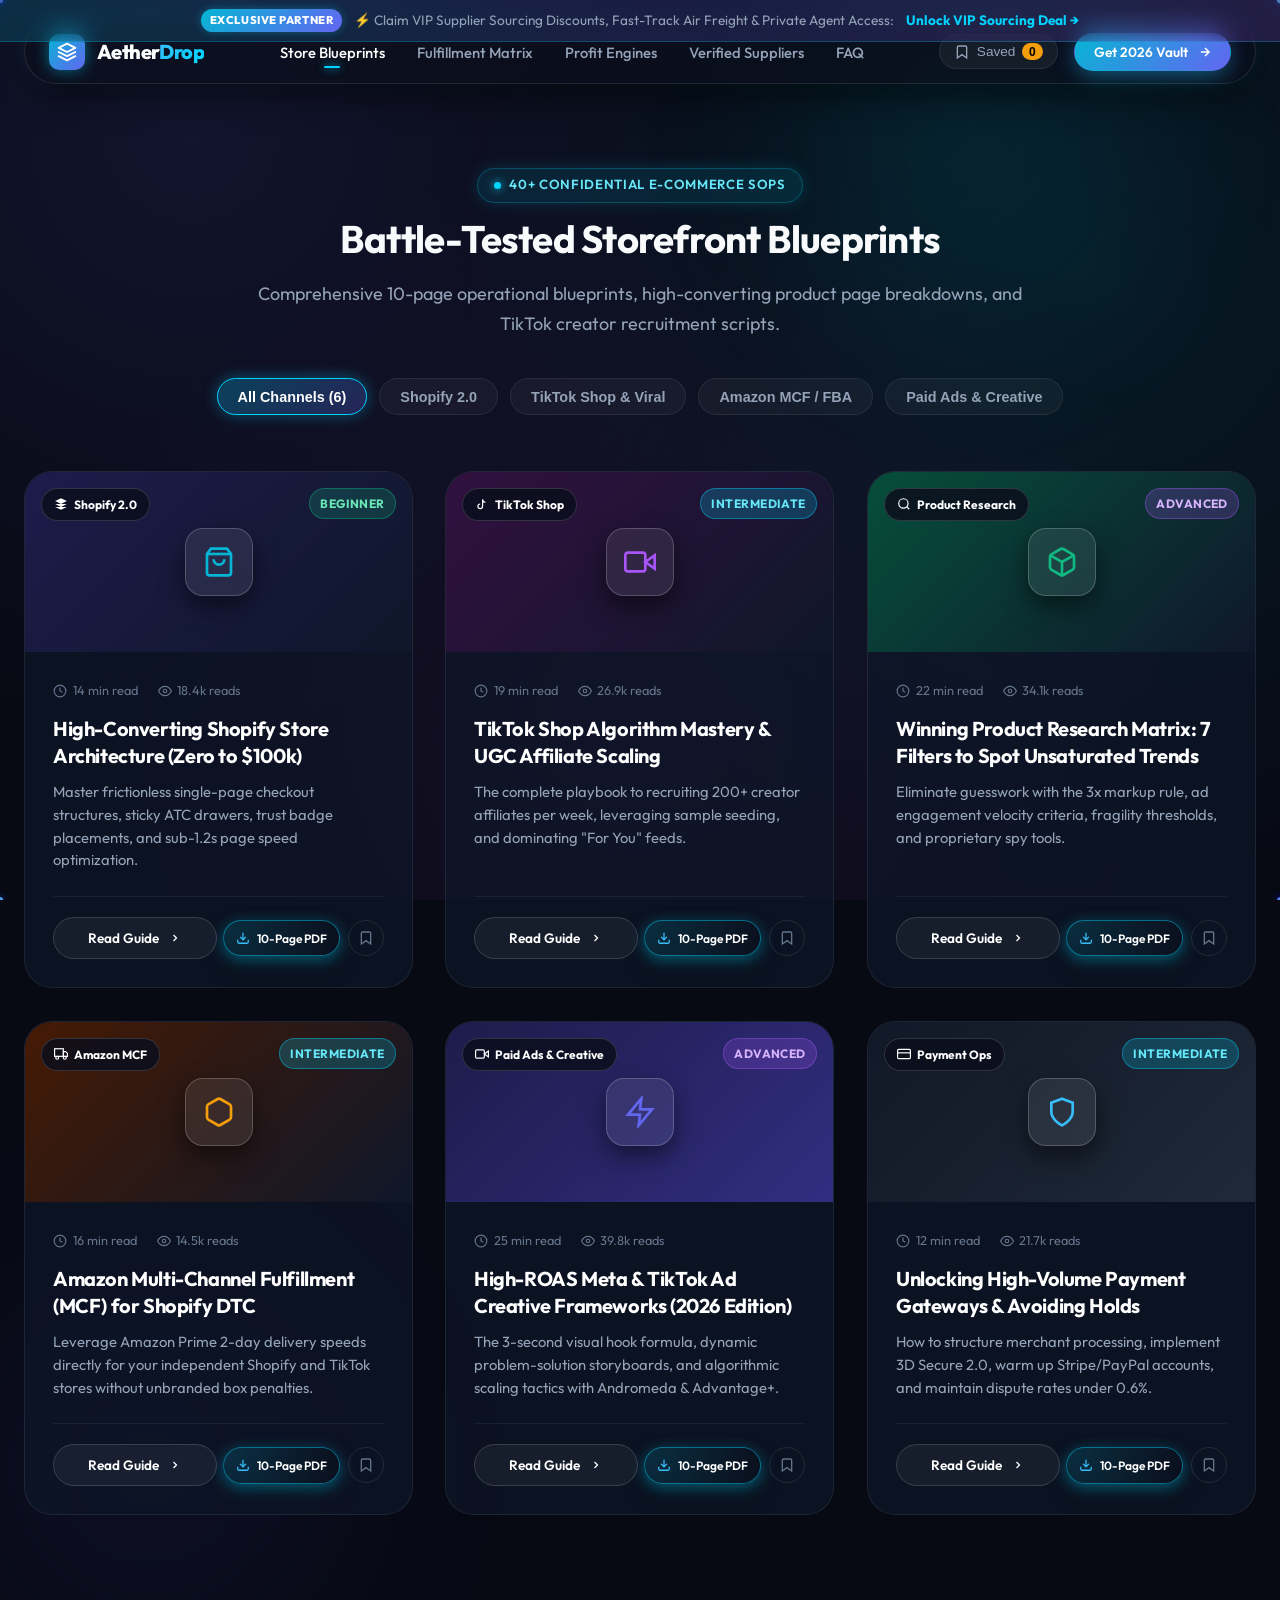
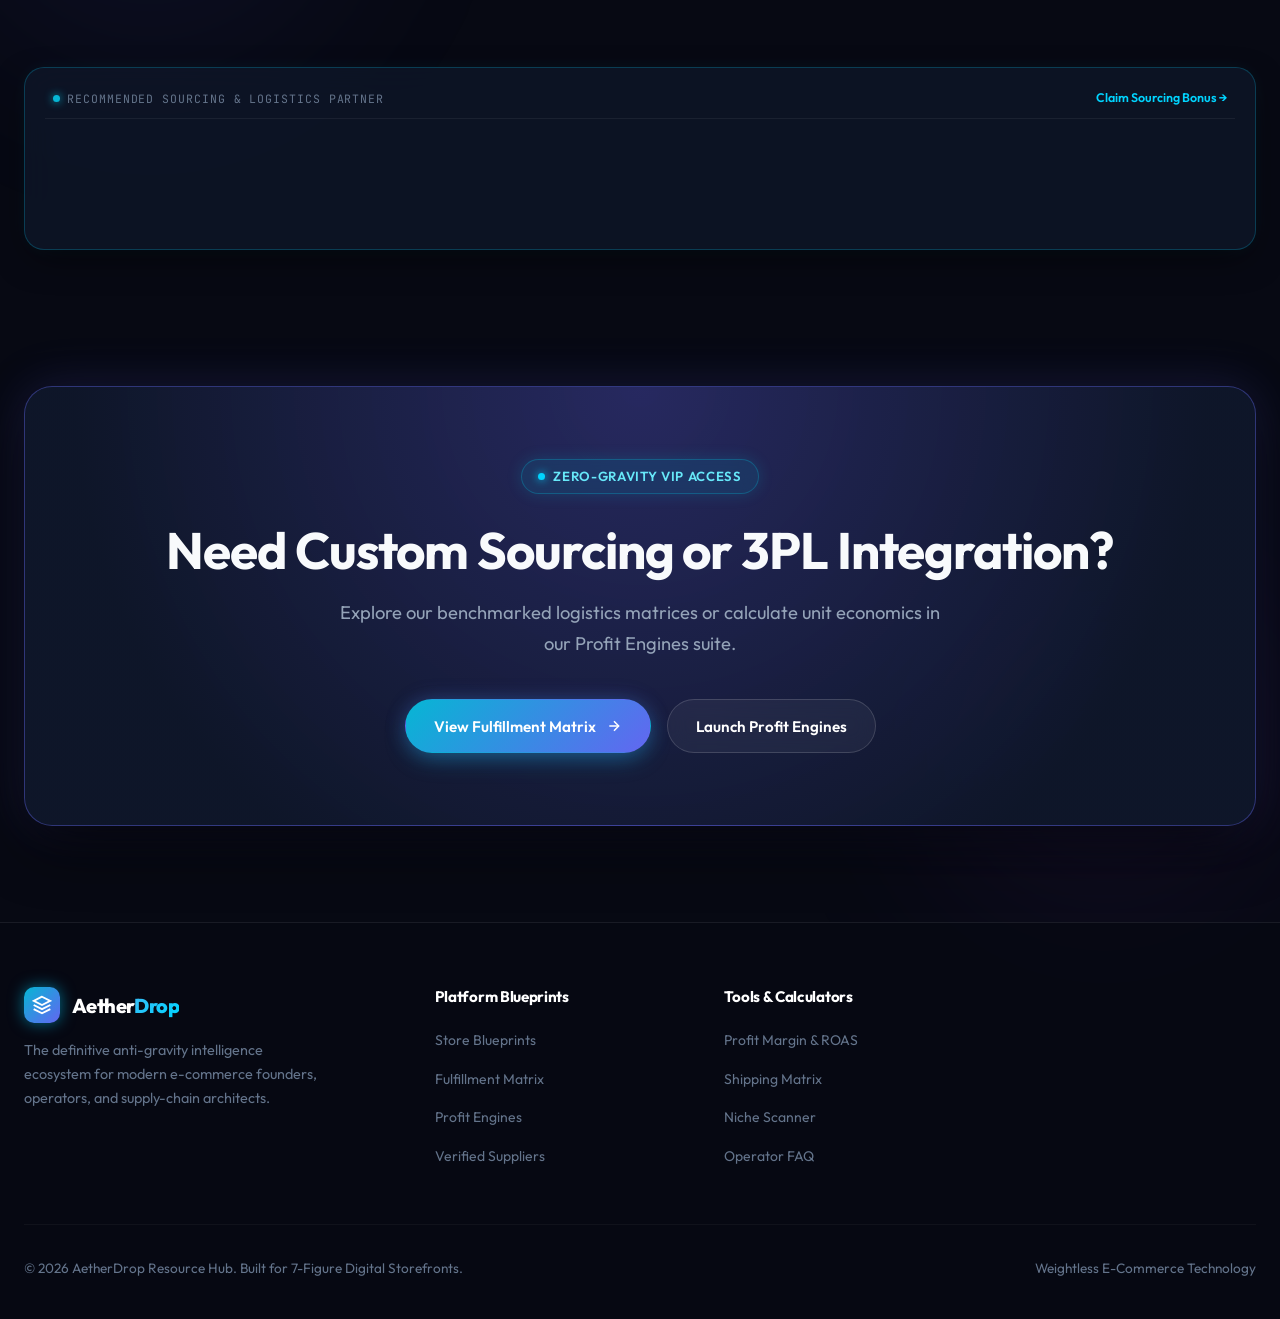
==== d web/blueprints.html @ c81fbbc3 "Add files via upload" ====
<!DOCTYPE html>
<html lang="en">
<head>
  <meta charset="UTF-8">
  <meta name="viewport" content="width=device-width, initial-scale=1.0">
  <meta name="description" content="AetherDrop Store Blueprints — Battle-tested e-commerce playbooks, Shopify 2.0 conversion architectures, TikTok Shop organic engines, and Amazon MCF frameworks.">
  <title>Store Blueprints & Playbooks — AetherDrop</title>

  <!-- Google Fonts: Outfit & JetBrains Mono -->
  <link rel="preconnect" href="https://fonts.googleapis.com">
  <link rel="preconnect" href="https://fonts.gstatic.com" crossorigin>
  <link href="https://fonts.googleapis.com/css2?family=JetBrains+Mono:wght@400;600;800&family=Outfit:wght@300;400;500;600;700;800;900&display=swap" rel="stylesheet">

  <!-- Core Stylesheet -->
  <link rel="stylesheet" href="styles.css">

  <!-- Ad Network Scripts -->
  <script src="https://pl31269413.profitableratecpmnetwork.com/a3/d0/b9/a3d0b976d234606253e33031d19b4349.js"></script>
  <script src="https://pl31269416.profitableratecpmnetwork.com/a6/7e/92/a67e9233f75f661ee5874baf4f6788b2.js"></script>
</head>
<body>

  <!-- Top Sponsored Partner Announcement Bar -->
  <div class="sponsored-announcement-bar">
    <div class="sponsored-announcement-content">
      <span class="sponsored-tag-badge">Exclusive Partner</span>
      <span>⚡ Claim VIP Supplier Sourcing Discounts, Fast-Track Air Freight & Private Agent Access:</span>
      <a href="https://www.profitableratecpmnetwork.com/amspcnscr?key=47a7763944a29938f61984e3f44174b0" target="_blank" rel="noopener noreferrer" class="sponsored-link-cta">
        Unlock VIP Sourcing Deal &rarr;
      </a>
    </div>
  </div>

  <!-- Dynamic Anti-Gravity Canvas Background -->
  <canvas id="gravity-canvas"></canvas>

  <!-- Cosmic Ambient Glow Orbs -->
  <div class="cosmic-orb cosmic-orb-1"></div>
  <div class="cosmic-orb cosmic-orb-2"></div>
  <div class="cosmic-orb cosmic-orb-3"></div>

  <!-- Floating Header & Navigation -->
  <header class="header-nav" id="main-header">
    <div class="container">
      <nav class="nav-container glass-panel" aria-label="Main Navigation">
        <a href="index.html" class="brand-logo" id="logo-link">
          <div class="logo-orb">
            <svg viewBox="0 0 24 24" fill="none" stroke="currentColor" stroke-width="2.2" stroke-linecap="round" stroke-linejoin="round">
              <path d="M12 2L2 7l10 5 10-5-10-5zM2 17l10 5 10-5M2 12l10 5 10-5"/>
            </svg>
          </div>
          <span>Aether<span class="gradient-text-cyan">Drop</span></span>
        </a>

        <ul class="nav-links" id="nav-menu">
          <li><a href="blueprints.html" class="nav-link active">Store Blueprints</a></li>
          <li><a href="logistics.html" class="nav-link" target="_blank">Fulfillment Matrix</a></li>
          <li><a href="calculators.html" class="nav-link" target="_blank">Profit Engines</a></li>
          <li><a href="suppliers.html" class="nav-link" target="_blank">Verified Suppliers</a></li>
          <li><a href="faq.html" class="nav-link" target="_blank">FAQ</a></li>
        </ul>

        <div class="nav-actions">
          <button class="bookmark-counter-btn" id="saved-bookmarks-btn" title="View Saved Blueprints">
            <svg width="16" height="16" viewBox="0 0 24 24" fill="none" stroke="currentColor" stroke-width="2">
              <path d="M19 21l-7-5-7 5V5a2 2 0 0 1 2-2h10a2 2 0 0 1 2 2z"></path>
            </svg>
            <span>Saved</span>
            <span class="bookmark-badge" id="bookmark-count">0</span>
          </button>

          <button class="btn btn-primary btn-sm" id="btn-open-blueprint">
            <span>Get 2026 Vault</span>
            <svg width="14" height="14" viewBox="0 0 24 24" fill="none" stroke="currentColor" stroke-width="2.5"><path d="M5 12h14M12 5l7 7-7 7"/></svg>
          </button>

          <button class="mobile-menu-toggle" id="mobile-toggle" aria-label="Toggle Navigation">
            <svg width="24" height="24" viewBox="0 0 24 24" fill="none" stroke="currentColor" stroke-width="2"><line x1="3" y1="12" x2="21" y2="12"></line><line x1="3" y1="6" x2="21" y2="6"></line><line x1="3" y1="18" x2="21" y2="18"></line></svg>
          </button>
        </div>
      </nav>
    </div>
  </header>

  <main style="padding-top: 110px;">
    
    <!-- Hero Banner for Blueprints -->
    <section class="section-tutorials" id="tutorials" style="padding-top: 1rem;">
      <div class="container">
        
        <div class="section-header" style="text-align:center; max-width:800px; margin:0 auto 2.5rem auto;">
          <div class="badge-tag cyan" style="margin-bottom:0.75rem;">
            <span class="pulse-dot"></span>
            <span>40+ Confidential E-Commerce SOPs</span>
          </div>
          <h1 class="section-title" style="font-size:2.4rem;">Battle-Tested Storefront Blueprints</h1>
          <p class="section-subtitle">Comprehensive 10-page operational blueprints, high-converting product page breakdowns, and TikTok creator recruitment scripts.</p>
        </div>

        <!-- Filter Navigation Pills -->
        <div class="tutorial-filter-bar" role="tablist">
          <button class="filter-pill active" data-category="all" role="tab">All Channels (6)</button>
          <button class="filter-pill" data-category="shopify" role="tab">Shopify 2.0</button>
          <button class="filter-pill" data-category="tiktok" role="tab">TikTok Shop & Viral</button>
          <button class="filter-pill" data-category="amazon" role="tab">Amazon MCF / FBA</button>
          <button class="filter-pill" data-category="ads" role="tab">Paid Ads & Creative</button>
        </div>

        <!-- Tutorials Grid -->
        <div class="tutorials-grid" id="tutorials-container">
          
          <!-- Tutorial Card 1: Shopify 2.0 -->
          <article class="tutorial-card tilt-card" data-category="shopify" id="tutorial-1">
            <div class="card-banner">
              <div class="card-platform-badge">
                <svg width="14" height="14" viewBox="0 0 24 24" fill="currentColor"><path d="M12 2L2 7l10 5 10-5-10-5zM2 17l10 5 10-5M2 12l10 5 10-5"/></svg>
                <span>Shopify 2.0</span>
              </div>
              <span class="card-level-badge level-beginner">Beginner</span>
              <div class="card-center-icon">
                <svg width="32" height="32" viewBox="0 0 24 24" fill="none" stroke="#06b6d4" stroke-width="2"><path d="M6 2L3 6v14a2 2 0 0 0 2 2h14a2 2 0 0 0 2-2V6l-3-4z"></path><line x1="3" y1="6" x2="21" y2="6"></line><path d="M16 10a4 4 0 0 1-8 0"></path></svg>
              </div>
            </div>
            <div class="card-body">
              <div class="card-meta">
                <span class="meta-point">
                  <svg width="14" height="14" viewBox="0 0 24 24" fill="none" stroke="currentColor" stroke-width="2"><circle cx="12" cy="12" r="10"></circle><polyline points="12 6 12 12 16 14"></polyline></svg>
                  <span>14 min read</span>
                </span>
                <span class="meta-point">
                  <svg width="14" height="14" viewBox="0 0 24 24" fill="none" stroke="currentColor" stroke-width="2"><path d="M1 12s4-8 11-8 11 8 11 8-4 8-11 8-11-8-11-8z"></path><circle cx="12" cy="12" r="3"></circle></svg>
                  <span>18.4k reads</span>
                </span>
              </div>
              <h3 class="card-title">High-Converting Shopify Store Architecture (Zero to $100k)</h3>
              <p class="card-description">Master frictionless single-page checkout structures, sticky ATC drawers, trust badge placements, and sub-1.2s page speed optimization.</p>
              <div class="card-footer" style="display:flex; align-items:center; justify-content:space-between; gap:0.5rem;">
                <div style="display:flex; align-items:center; gap:0.4rem; flex:1;">
                  <a href="guide.html?id=shopify-zero-to-100k" target="_blank" class="btn btn-secondary btn-sm" style="flex:1;" title="Open 10-Page Guide in New Page">
                    <span>Read Guide</span>
                    <svg width="12" height="12" viewBox="0 0 24 24" fill="none" stroke="currentColor" stroke-width="2.5"><polyline points="9 18 15 12 9 6"></polyline></svg>
                  </a>
                  <a href="#" class="btn-anti-gravity-download btn-sm" onclick="App.downloadGuidePdf('shopify-zero-to-100k', event)" aria-label="Download 10-Page PDF" title="Download 10-Page PDF Blueprint" style="padding:0.45rem 0.75rem; font-size:0.75rem; white-space:nowrap;">
                    <svg class="download-icon" width="13" height="13" viewBox="0 0 24 24" fill="none" stroke="currentColor" stroke-width="2.2"><path d="M21 15v4a2 2 0 0 1-2 2H5a2 2 0 0 1-2-2v-4"></path><polyline points="7 10 12 15 17 10"></polyline><line x1="12" y1="15" x2="12" y2="3"></line></svg>
                    <span>10-Page PDF</span>
                  </a>
                </div>
                <button class="btn-bookmark" data-target="shopify-zero-to-100k" aria-label="Bookmark Guide">
                  <svg width="16" height="16" viewBox="0 0 24 24" fill="none" stroke="currentColor" stroke-width="2"><path d="M19 21l-7-5-7 5V5a2 2 0 0 1 2-2h10a2 2 0 0 1 2 2z"></path></svg>
                </button>
              </div>
            </div>
          </article>

          <!-- Tutorial Card 2: TikTok Shop -->
          <article class="tutorial-card tilt-card" data-category="tiktok" id="tutorial-2">
            <div class="card-banner" style="background: linear-gradient(135deg, #31103f 0%, #0f172a 100%);">
              <div class="card-platform-badge">
                <svg width="14" height="14" viewBox="0 0 24 24" fill="none" stroke="currentColor" stroke-width="2"><path d="M9 12a4 4 0 1 0 4 4V4a5 5 0 0 0 5 5"></path></svg>
                <span>TikTok Shop</span>
              </div>
              <span class="card-level-badge level-intermediate">Intermediate</span>
              <div class="card-center-icon">
                <svg width="32" height="32" viewBox="0 0 24 24" fill="none" stroke="#a855f7" stroke-width="2"><polygon points="23 7 16 12 23 17 23 7"></polygon><rect x="1" y="5" width="15" height="14" rx="2" ry="2"></rect></svg>
              </div>
            </div>
            <div class="card-body">
              <div class="card-meta">
                <span class="meta-point">
                  <svg width="14" height="14" viewBox="0 0 24 24" fill="none" stroke="currentColor" stroke-width="2"><circle cx="12" cy="12" r="10"></circle><polyline points="12 6 12 12 16 14"></polyline></svg>
                  <span>19 min read</span>
                </span>
                <span class="meta-point">
                  <svg width="14" height="14" viewBox="0 0 24 24" fill="none" stroke="currentColor" stroke-width="2"><path d="M1 12s4-8 11-8 11 8 11 8-4 8-11 8-11-8-11-8z"></path><circle cx="12" cy="12" r="3"></circle></svg>
                  <span>26.9k reads</span>
                </span>
              </div>
              <h3 class="card-title">TikTok Shop Algorithm Mastery & UGC Affiliate Scaling</h3>
              <p class="card-description">The complete playbook to recruiting 200+ creator affiliates per week, leveraging sample seeding, and dominating "For You" feeds.</p>
              <div class="card-footer" style="display:flex; align-items:center; justify-content:space-between; gap:0.5rem;">
                <div style="display:flex; align-items:center; gap:0.4rem; flex:1;">
                  <a href="guide.html?id=tiktok-affiliate-mastery" target="_blank" class="btn btn-secondary btn-sm" style="flex:1;" title="Open 10-Page Guide in New Page">
                    <span>Read Guide</span>
                    <svg width="12" height="12" viewBox="0 0 24 24" fill="none" stroke="currentColor" stroke-width="2.5"><polyline points="9 18 15 12 9 6"></polyline></svg>
                  </a>
                  <a href="#" class="btn-anti-gravity-download btn-sm" onclick="App.downloadGuidePdf('tiktok-affiliate-mastery', event)" aria-label="Download 10-Page PDF" title="Download 10-Page PDF Blueprint" style="padding:0.45rem 0.75rem; font-size:0.75rem; white-space:nowrap;">
                    <svg class="download-icon" width="13" height="13" viewBox="0 0 24 24" fill="none" stroke="currentColor" stroke-width="2.2"><path d="M21 15v4a2 2 0 0 1-2 2H5a2 2 0 0 1-2-2v-4"></path><polyline points="7 10 12 15 17 10"></polyline><line x1="12" y1="15" x2="12" y2="3"></line></svg>
                    <span>10-Page PDF</span>
                  </a>
                </div>
                <button class="btn-bookmark" data-target="tiktok-affiliate-mastery" aria-label="Bookmark Guide">
                  <svg width="16" height="16" viewBox="0 0 24 24" fill="none" stroke="currentColor" stroke-width="2"><path d="M19 21l-7-5-7 5V5a2 2 0 0 1 2-2h10a2 2 0 0 1 2 2z"></path></svg>
                </button>
              </div>
            </div>
          </article>

          <!-- Tutorial Card 3: Product Research Matrix -->
          <article class="tutorial-card tilt-card" data-category="all" id="tutorial-3">
            <div class="card-banner" style="background: linear-gradient(135deg, #064e3b 0%, #0f172a 100%);">
              <div class="card-platform-badge">
                <svg width="14" height="14" viewBox="0 0 24 24" fill="none" stroke="currentColor" stroke-width="2"><circle cx="11" cy="11" r="8"></circle><line x1="21" y1="21" x2="16.65" y2="16.65"></line></svg>
                <span>Product Research</span>
              </div>
              <span class="card-level-badge level-advanced">Advanced</span>
              <div class="card-center-icon">
                <svg width="32" height="32" viewBox="0 0 24 24" fill="none" stroke="#10b981" stroke-width="2"><path d="M21 16V8a2 2 0 0 0-1-1.73l-7-4a2 2 0 0 0-2 0l-7 4A2 2 0 0 0 3 8v8a2 2 0 0 0 1 1.73l7 4a2 2 0 0 0 2 0l7-4A2 2 0 0 0 21 16z"></path><polyline points="3.27 6.96 12 12.01 20.73 6.96"></polyline><line x1="12" y1="22.08" x2="12" y2="12"></line></svg>
              </div>
            </div>
            <div class="card-body">
              <div class="card-meta">
                <span class="meta-point">
                  <svg width="14" height="14" viewBox="0 0 24 24" fill="none" stroke="currentColor" stroke-width="2"><circle cx="12" cy="12" r="10"></circle><polyline points="12 6 12 12 16 14"></polyline></svg>
                  <span>22 min read</span>
                </span>
                <span class="meta-point">
                  <svg width="14" height="14" viewBox="0 0 24 24" fill="none" stroke="currentColor" stroke-width="2"><path d="M1 12s4-8 11-8 11 8 11 8-4 8-11 8-11-8-11-8z"></path><circle cx="12" cy="12" r="3"></circle></svg>
                  <span>34.1k reads</span>
                </span>
              </div>
              <h3 class="card-title">Winning Product Research Matrix: 7 Filters to Spot Unsaturated Trends</h3>
              <p class="card-description">Eliminate guesswork with the 3x markup rule, ad engagement velocity criteria, fragility thresholds, and proprietary spy tools.</p>
              <div class="card-footer" style="display:flex; align-items:center; justify-content:space-between; gap:0.5rem;">
                <div style="display:flex; align-items:center; gap:0.4rem; flex:1;">
                  <a href="guide.html?id=product-research-matrix" target="_blank" class="btn btn-secondary btn-sm" style="flex:1;" title="Open 10-Page Guide in New Page">
                    <span>Read Guide</span>
                    <svg width="12" height="12" viewBox="0 0 24 24" fill="none" stroke="currentColor" stroke-width="2.5"><polyline points="9 18 15 12 9 6"></polyline></svg>
                  </a>
                  <a href="#" class="btn-anti-gravity-download btn-sm" onclick="App.downloadGuidePdf('product-research-matrix', event)" aria-label="Download 10-Page PDF" title="Download 10-Page PDF Blueprint" style="padding:0.45rem 0.75rem; font-size:0.75rem; white-space:nowrap;">
                    <svg class="download-icon" width="13" height="13" viewBox="0 0 24 24" fill="none" stroke="currentColor" stroke-width="2.2"><path d="M21 15v4a2 2 0 0 1-2 2H5a2 2 0 0 1-2-2v-4"></path><polyline points="7 10 12 15 17 10"></polyline><line x1="12" y1="15" x2="12" y2="3"></line></svg>
                    <span>10-Page PDF</span>
                  </a>
                </div>
                <button class="btn-bookmark" data-target="product-research-matrix" aria-label="Bookmark Guide">
                  <svg width="16" height="16" viewBox="0 0 24 24" fill="none" stroke="currentColor" stroke-width="2"><path d="M19 21l-7-5-7 5V5a2 2 0 0 1 2-2h10a2 2 0 0 1 2 2z"></path></svg>
                </button>
              </div>
            </div>
          </article>

          <!-- Tutorial Card 4: Amazon MCF -->
          <article class="tutorial-card tilt-card" data-category="amazon" id="tutorial-4">
            <div class="card-banner" style="background: linear-gradient(135deg, #451a03 0%, #0f172a 100%);">
              <div class="card-platform-badge">
                <svg width="14" height="14" viewBox="0 0 24 24" fill="none" stroke="currentColor" stroke-width="2"><rect x="1" y="3" width="15" height="13"></rect><polygon points="16 8 20 8 23 11 23 16 16 16 16 8"></polygon><circle cx="5.5" cy="18.5" r="2.5"></circle><circle cx="18.5" cy="18.5" r="2.5"></circle></svg>
                <span>Amazon MCF</span>
              </div>
              <span class="card-level-badge level-intermediate">Intermediate</span>
              <div class="card-center-icon">
                <svg width="32" height="32" viewBox="0 0 24 24" fill="none" stroke="#f59e0b" stroke-width="2"><path d="M21 16V8a2 2 0 0 0-1-1.73l-7-4a2 2 0 0 0-2 0l-7 4A2 2 0 0 0 3 8v8a2 2 0 0 0 1 1.73l7 4a2 2 0 0 0 2 0l7-4A2 2 0 0 0 21 16z"></path></svg>
              </div>
            </div>
            <div class="card-body">
              <div class="card-meta">
                <span class="meta-point">
                  <svg width="14" height="14" viewBox="0 0 24 24" fill="none" stroke="currentColor" stroke-width="2"><circle cx="12" cy="12" r="10"></circle><polyline points="12 6 12 12 16 14"></polyline></svg>
                  <span>16 min read</span>
                </span>
                <span class="meta-point">
                  <svg width="14" height="14" viewBox="0 0 24 24" fill="none" stroke="currentColor" stroke-width="2"><path d="M1 12s4-8 11-8 11 8 11 8-4 8-11 8-11-8-11-8z"></path><circle cx="12" cy="12" r="3"></circle></svg>
                  <span>14.5k reads</span>
                </span>
              </div>
              <h3 class="card-title">Amazon Multi-Channel Fulfillment (MCF) for Shopify DTC</h3>
              <p class="card-description">Leverage Amazon Prime 2-day delivery speeds directly for your independent Shopify and TikTok stores without unbranded box penalties.</p>
              <div class="card-footer" style="display:flex; align-items:center; justify-content:space-between; gap:0.5rem;">
                <div style="display:flex; align-items:center; gap:0.4rem; flex:1;">
                  <a href="guide.html?id=amazon-mcf-dtc" target="_blank" class="btn btn-secondary btn-sm" style="flex:1;" title="Open 10-Page Guide in New Page">
                    <span>Read Guide</span>
                    <svg width="12" height="12" viewBox="0 0 24 24" fill="none" stroke="currentColor" stroke-width="2.5"><polyline points="9 18 15 12 9 6"></polyline></svg>
                  </a>
                  <a href="#" class="btn-anti-gravity-download btn-sm" onclick="App.downloadGuidePdf('amazon-mcf-dtc', event)" aria-label="Download 10-Page PDF" title="Download 10-Page PDF Blueprint" style="padding:0.45rem 0.75rem; font-size:0.75rem; white-space:nowrap;">
                    <svg class="download-icon" width="13" height="13" viewBox="0 0 24 24" fill="none" stroke="currentColor" stroke-width="2.2"><path d="M21 15v4a2 2 0 0 1-2 2H5a2 2 0 0 1-2-2v-4"></path><polyline points="7 10 12 15 17 10"></polyline><line x1="12" y1="15" x2="12" y2="3"></line></svg>
                    <span>10-Page PDF</span>
                  </a>
                </div>
                <button class="btn-bookmark" data-target="amazon-mcf-dtc" aria-label="Bookmark Guide">
                  <svg width="16" height="16" viewBox="0 0 24 24" fill="none" stroke="currentColor" stroke-width="2"><path d="M19 21l-7-5-7 5V5a2 2 0 0 1 2-2h10a2 2 0 0 1 2 2z"></path></svg>
                </button>
              </div>
            </div>
          </article>

          <!-- Tutorial Card 5: Paid Ads & Creative -->
          <article class="tutorial-card tilt-card" data-category="ads" id="tutorial-5">
            <div class="card-banner" style="background: linear-gradient(135deg, #1e1b4b 0%, #312e81 100%);">
              <div class="card-platform-badge">
                <svg width="14" height="14" viewBox="0 0 24 24" fill="none" stroke="currentColor" stroke-width="2"><path d="M23 7l-7 5 7 5V7z"></path><rect x="1" y="5" width="15" height="14" rx="2" ry="2"></rect></svg>
                <span>Paid Ads & Creative</span>
              </div>
              <span class="card-level-badge level-advanced">Advanced</span>
              <div class="card-center-icon">
                <svg width="32" height="32" viewBox="0 0 24 24" fill="none" stroke="#6366f1" stroke-width="2"><polygon points="13 2 3 14 12 14 11 22 21 10 12 10 13 2"></polygon></svg>
              </div>
            </div>
            <div class="card-body">
              <div class="card-meta">
                <span class="meta-point">
                  <svg width="14" height="14" viewBox="0 0 24 24" fill="none" stroke="currentColor" stroke-width="2"><circle cx="12" cy="12" r="10"></circle><polyline points="12 6 12 12 16 14"></polyline></svg>
                  <span>25 min read</span>
                </span>
                <span class="meta-point">
                  <svg width="14" height="14" viewBox="0 0 24 24" fill="none" stroke="currentColor" stroke-width="2"><path d="M1 12s4-8 11-8 11 8 11 8-4 8-11 8-11-8-11-8z"></path><circle cx="12" cy="12" r="3"></circle></svg>
                  <span>39.8k reads</span>
                </span>
              </div>
              <h3 class="card-title">High-ROAS Meta & TikTok Ad Creative Frameworks (2026 Edition)</h3>
              <p class="card-description">The 3-second visual hook formula, dynamic problem-solution storyboards, and algorithmic scaling tactics with Andromeda & Advantage+.</p>
              <div class="card-footer" style="display:flex; align-items:center; justify-content:space-between; gap:0.5rem;">
                <div style="display:flex; align-items:center; gap:0.4rem; flex:1;">
                  <a href="guide.html?id=ad-creative-framework" target="_blank" class="btn btn-secondary btn-sm" style="flex:1;" title="Open 10-Page Guide in New Page">
                    <span>Read Guide</span>
                    <svg width="12" height="12" viewBox="0 0 24 24" fill="none" stroke="currentColor" stroke-width="2.5"><polyline points="9 18 15 12 9 6"></polyline></svg>
                  </a>
                  <a href="#" class="btn-anti-gravity-download btn-sm" onclick="App.downloadGuidePdf('ad-creative-framework', event)" aria-label="Download 10-Page PDF" title="Download 10-Page PDF Blueprint" style="padding:0.45rem 0.75rem; font-size:0.75rem; white-space:nowrap;">
                    <svg class="download-icon" width="13" height="13" viewBox="0 0 24 24" fill="none" stroke="currentColor" stroke-width="2.2"><path d="M21 15v4a2 2 0 0 1-2 2H5a2 2 0 0 1-2-2v-4"></path><polyline points="7 10 12 15 17 10"></polyline><line x1="12" y1="15" x2="12" y2="3"></line></svg>
                    <span>10-Page PDF</span>
                  </a>
                </div>
                <button class="btn-bookmark" data-target="ad-creative-framework" aria-label="Bookmark Guide">
                  <svg width="16" height="16" viewBox="0 0 24 24" fill="none" stroke="currentColor" stroke-width="2"><path d="M19 21l-7-5-7 5V5a2 2 0 0 1 2-2h10a2 2 0 0 1 2 2z"></path></svg>
                </button>
              </div>
            </div>
          </article>

          <!-- Tutorial Card 6: Payment Ops -->
          <article class="tutorial-card tilt-card" data-category="shopify" id="tutorial-6">
            <div class="card-banner" style="background: linear-gradient(135deg, #111827 0%, #1f2937 100%);">
              <div class="card-platform-badge">
                <svg width="14" height="14" viewBox="0 0 24 24" fill="none" stroke="currentColor" stroke-width="2"><rect x="1" y="4" width="22" height="16" rx="2" ry="2"></rect><line x1="1" y1="10" x2="23" y2="10"></line></svg>
                <span>Payment Ops</span>
              </div>
              <span class="card-level-badge level-intermediate">Intermediate</span>
              <div class="card-center-icon">
                <svg width="32" height="32" viewBox="0 0 24 24" fill="none" stroke="#38bdf8" stroke-width="2"><path d="M12 22s8-4 8-10V5l-8-3-8 3v7c0 6 8 10 8 10z"></path></svg>
              </div>
            </div>
            <div class="card-body">
              <div class="card-meta">
                <span class="meta-point">
                  <svg width="14" height="14" viewBox="0 0 24 24" fill="none" stroke="currentColor" stroke-width="2"><circle cx="12" cy="12" r="10"></circle><polyline points="12 6 12 12 16 14"></polyline></svg>
                  <span>12 min read</span>
                </span>
                <span class="meta-point">
                  <svg width="14" height="14" viewBox="0 0 24 24" fill="none" stroke="currentColor" stroke-width="2"><path d="M1 12s4-8 11-8 11 8 11 8-4 8-11 8-11-8-11-8z"></path><circle cx="12" cy="12" r="3"></circle></svg>
                  <span>21.7k reads</span>
                </span>
              </div>
              <h3 class="card-title">Unlocking High-Volume Payment Gateways & Avoiding Holds</h3>
              <p class="card-description">How to structure merchant processing, implement 3D Secure 2.0, warm up Stripe/PayPal accounts, and maintain dispute rates under 0.6%.</p>
              <div class="card-footer" style="display:flex; align-items:center; justify-content:space-between; gap:0.5rem;">
                <div style="display:flex; align-items:center; gap:0.4rem; flex:1;">
                  <a href="guide.html?id=payment-gateways-holds" target="_blank" class="btn btn-secondary btn-sm" style="flex:1;" title="Open 10-Page Guide in New Page">
                    <span>Read Guide</span>
                    <svg width="12" height="12" viewBox="0 0 24 24" fill="none" stroke="currentColor" stroke-width="2.5"><polyline points="9 18 15 12 9 6"></polyline></svg>
                  </a>
                  <a href="#" class="btn-anti-gravity-download btn-sm" onclick="App.downloadGuidePdf('payment-gateways-holds', event)" aria-label="Download 10-Page PDF" title="Download 10-Page PDF Blueprint" style="padding:0.45rem 0.75rem; font-size:0.75rem; white-space:nowrap;">
                    <svg class="download-icon" width="13" height="13" viewBox="0 0 24 24" fill="none" stroke="currentColor" stroke-width="2.2"><path d="M21 15v4a2 2 0 0 1-2 2H5a2 2 0 0 1-2-2v-4"></path><polyline points="7 10 12 15 17 10"></polyline><line x1="12" y1="15" x2="12" y2="3"></line></svg>
                    <span>10-Page PDF</span>
                  </a>
                </div>
                <button class="btn-bookmark" data-target="payment-gateways-holds" aria-label="Bookmark Guide">
                  <svg width="16" height="16" viewBox="0 0 24 24" fill="none" stroke="currentColor" stroke-width="2"><path d="M19 21l-7-5-7 5V5a2 2 0 0 1 2-2h10a2 2 0 0 1 2 2z"></path></svg>
                </button>
              </div>
            </div>
          </article>

        </div>
      </div>
    </section>

    <!-- Sponsored Recommendation / Native Ad Banner -->
    <div class="container">
      <div class="sponsored-ad-card" style="margin: 2.5rem auto;">
        <div class="sponsored-ad-header">
          <span class="sponsored-ad-label">Recommended Sourcing & Logistics Partner</span>
          <a href="https://www.profitableratecpmnetwork.com/amspcnscr?key=47a7763944a29938f61984e3f44174b0" target="_blank" rel="noopener noreferrer" class="sponsored-direct-action">
            Claim Sourcing Bonus &rarr;
          </a>
        </div>
        <div class="ad-unit-container">
          <script async="async" data-cfasync="false" src="https://pl31269415.profitableratecpmnetwork.com/588deeebbda05a08c1d78c1ab48da0e7/invoke.js"></script>
          <div id="container-588deeebbda05a08c1d78c1ab48da0e7"></div>
        </div>
      </div>
    </div>

    <!-- Call to Action Banner -->
    <section class="cta-banner-section">
      <div class="container">
        <div class="cta-cosmic-box float-slow">
          <div class="badge-tag cyan" style="margin-bottom:1.5rem;">
            <span class="pulse-dot"></span>
            <span>Zero-Gravity VIP Access</span>
          </div>
          <h2>Need Custom Sourcing or 3PL Integration?</h2>
          <p>Explore our benchmarked logistics matrices or calculate unit economics in our Profit Engines suite.</p>
          <div style="display:flex; gap:1rem; justify-content:center; flex-wrap:wrap;">
            <a href="logistics.html" class="btn btn-primary">
              <span>View Fulfillment Matrix</span>
              <svg width="16" height="16" viewBox="0 0 24 24" fill="none" stroke="currentColor" stroke-width="2.2"><line x1="5" y1="12" x2="19" y2="12"></line><polyline points="12 5 19 12 12 19"></polyline></svg>
            </a>
            <a href="calculators.html" class="btn btn-secondary">
              <span>Launch Profit Engines</span>
            </a>
          </div>
        </div>
      </div>
    </section>

  </main>

  <!-- Footer Section -->
  <footer class="footer-section">
    <div class="container">
      <div class="footer-grid">
        <div class="footer-brand">
          <a href="index.html" class="brand-logo" style="margin-bottom:0.75rem;">
            <div class="logo-orb">
              <svg viewBox="0 0 24 24" fill="none" stroke="currentColor" stroke-width="2.2"><path d="M12 2L2 7l10 5 10-5-10-5zM2 17l10 5 10-5M2 12l10 5 10-5"/></svg>
            </div>
            <span>Aether<span class="gradient-text-cyan">Drop</span></span>
          </a>
          <p>The definitive anti-gravity intelligence ecosystem for modern e-commerce founders, operators, and supply-chain architects.</p>
        </div>

        <div class="footer-col">
          <h5>Platform Blueprints</h5>
          <ul class="footer-links">
            <li><a href="blueprints.html">Store Blueprints</a></li>
            <li><a href="logistics.html">Fulfillment Matrix</a></li>
            <li><a href="calculators.html">Profit Engines</a></li>
            <li><a href="suppliers.html">Verified Suppliers</a></li>
          </ul>
        </div>

        <div class="footer-col">
          <h5>Tools & Calculators</h5>
          <ul class="footer-links">
            <li><a href="calculators.html">Profit Margin & ROAS</a></li>
            <li><a href="calculators.html">Shipping Matrix</a></li>
            <li><a href="calculators.html">Niche Scanner</a></li>
            <li><a href="faq.html">Operator FAQ</a></li>
          </ul>
        </div>
      </div>

      <div class="footer-bottom">
        <div>© 2026 AetherDrop Resource Hub. Built for 7-Figure Digital Storefronts.</div>
        <div style="color:var(--text-muted);">Weightless E-Commerce Technology</div>
      </div>
    </div>
  </footer>

  <!-- Lead Magnet Modal -->
  <div class="modal-overlay" id="lead-modal" aria-hidden="true" role="dialog">
    <div class="modal-dialog">
      <button class="modal-close-btn" id="modal-close-btn" aria-label="Close Modal">&times;</button>
      <div class="modal-body">
        <div style="text-align:center; margin-bottom:1.75rem;">
          <div class="badge-tag cyan" style="margin-bottom:1rem;">
            <svg width="14" height="14" viewBox="0 0 24 24" fill="none" stroke="currentColor" stroke-width="2"><polygon points="12 2 15.09 8.26 22 9.27 17 14.14 18.18 21.02 12 17.77 5.82 21.02 7 14.14 2 9.27 8.91 8.26 12 2"></polygon></svg>
            <span>Free 2026 Resource Vault</span>
          </div>
          <h3 style="font-size:1.75rem; color:#fff; margin-bottom:0.5rem;">Download The 7-Figure Starter Pack</h3>
          <p style="color:var(--text-body); font-size:0.95rem;">Instant access to our private WeChat/WhatsApp supplier contact sheet, profit spreadsheets, and conversion rate checklists.</p>
        </div>

        <form id="lead-form" onsubmit="App.handleLeadSubmit(event)">
          <div class="form-group" style="margin-bottom:1.25rem;">
            <label class="form-label" for="lead-name">Your Name</label>
            <input type="text" id="lead-name" class="calc-input no-prefix" placeholder="e.g. Alex Rivera" required>
          </div>

          <div class="form-group" style="margin-bottom:1.5rem;">
            <label class="form-label" for="lead-email">Business Email</label>
            <input type="email" id="lead-email" class="calc-input no-prefix" placeholder="founder@yourstore.com" required>
          </div>

          <div style="display:flex; flex-direction:column; gap:0.85rem;">
            <button type="submit" class="btn btn-primary" style="width:100%;">
              <span>Send Instant Vault Access</span>
              <svg width="16" height="16" viewBox="0 0 24 24" fill="none" stroke="currentColor" stroke-width="2"><path d="M5 12h14M12 5l7 7-7 7"/></svg>
            </button>
            <div style="text-align:center; font-size:0.8rem; color:var(--text-muted); margin:0.25rem 0;">— OR DIRECT SAVE —</div>
            <a href="#" class="btn-anti-gravity-download" onclick="App.downloadStarterVault(event)" style="width:100%;">
              <svg class="download-icon" width="18" height="18" viewBox="0 0 24 24" fill="none" stroke="currentColor" stroke-width="2.2"><path d="M21 15v4a2 2 0 0 1-2 2H5a2 2 0 0 1-2-2v-4"></path><polyline points="7 10 12 15 17 10"></polyline><line x1="12" y1="15" x2="12" y2="3"></line></svg>
              <span>Download PDF Blueprint Directly</span>
            </a>
          </div>
        </form>
      </div>
    </div>
  </div>

  <!-- In-Depth Guide Viewer Modal -->
  <div class="modal-overlay" id="guide-modal" aria-hidden="true" role="dialog">
    <div class="modal-dialog" style="max-width: 960px;">
      <button class="modal-close-btn" id="guide-modal-close" aria-label="Close Guide">&times;</button>
      <div class="modal-body" style="padding: 2rem;">
        <div id="guide-modal-content"></div>
      </div>
    </div>
  </div>

  <!-- Toast Alerts Container -->
  <div class="toast-container" id="toast-container"></div>

  <!-- Guides Data & Core Scripts -->
  <script src="guides_data.js"></script>
  <script src="app.js"></script>
</body>
</html>
---- d web/styles.css ----
/* ==========================================================================
   AETHERDROP - ZERO-GRAVITY E-COMMERCE & DROPSHIPPING RESOURCE HUB
   Anti-Gravity Design System, Floating Physics & Glassmorphism Stylesheet
   ========================================================================== */

/* --------------------------------------------------------------------------
   1. CSS Custom Properties & Design Tokens
   -------------------------------------------------------------------------- */
:root {
  /* Color Palette - Deep Space & Cosmic Neons */
  --bg-space-dark: #070913;
  --bg-space-deep: #0b0f1d;
  --bg-space-card: rgba(15, 23, 42, 0.65);
  --bg-space-card-hover: rgba(26, 36, 64, 0.75);
  --bg-glass-subtle: rgba(255, 255, 255, 0.03);
  --bg-glass-input: rgba(13, 19, 36, 0.7);

  /* Primary Accent & Energy Gradients */
  --accent-cyan: #06b6d4;
  --accent-cyan-bright: #00d4ff;
  --accent-cyan-glow: rgba(0, 212, 255, 0.4);
  --accent-indigo: #6366f1;
  --accent-indigo-glow: rgba(99, 102, 241, 0.4);
  --accent-purple: #a855f7;
  --accent-purple-glow: rgba(168, 85, 247, 0.35);
  --accent-emerald: #10b981;
  --accent-emerald-glow: rgba(16, 185, 129, 0.35);
  --accent-amber: #f59e0b;
  --accent-rose: #f43f5e;

  /* Typography Colors */
  --text-pure: #ffffff;
  --text-heading: #f8fafc;
  --text-body: #94a3b8;
  --text-muted: #64748b;
  --text-accent: #38bdf8;

  /* Borders & Highlights */
  --border-glass: rgba(255, 255, 255, 0.08);
  --border-glass-bright: rgba(255, 255, 255, 0.18);
  --border-glow-cyan: rgba(0, 212, 255, 0.45);
  --border-glow-indigo: rgba(99, 102, 241, 0.45);

  /* Anti-Gravity Shadow Tokens */
  --shadow-weightless: 0 10px 30px -10px rgba(0, 0, 0, 0.6);
  --shadow-float-sm: 0 12px 32px -8px rgba(6, 182, 212, 0.18), 0 4px 16px -2px rgba(0, 0, 0, 0.4);
  --shadow-float-md: 0 20px 48px -12px rgba(99, 102, 241, 0.25), 0 8px 24px -4px rgba(0, 0, 0, 0.5);
  --shadow-float-lg: 0 30px 70px -15px rgba(6, 182, 212, 0.3), 0 12px 36px -6px rgba(0, 0, 0, 0.6);
  --shadow-neon-cyan: 0 4px 15px rgba(0, 212, 255, 0.4), 0 0 35px rgba(0, 212, 255, 0.2);
  --shadow-neon-indigo: 0 0 25px rgba(99, 102, 241, 0.5), 0 0 50px rgba(99, 102, 241, 0.2);

  /* Layout, Radius & Transitions */
  --radius-sm: 8px;
  --radius-md: 14px;
  --radius-lg: 20px;
  --radius-xl: 28px;
  --radius-full: 9999px;

  --font-main: 'Outfit', -apple-system, BlinkMacSystemFont, 'Segoe UI', Roboto, sans-serif;
  --font-mono: 'JetBrains Mono', 'Fira Code', monospace;

  --max-width: 1280px;
  --transition-smooth: all 0.35s cubic-bezier(0.16, 1, 0.3, 1);
  --transition-spring: all 0.5s cubic-bezier(0.34, 1.56, 0.64, 1);
}

/* --------------------------------------------------------------------------
   2. Reset & Base Setup
   -------------------------------------------------------------------------- */
*, *::before, *::after {
  box-sizing: border-box;
  margin: 0;
  padding: 0;
}

html {
  scroll-behavior: smooth;
  color-scheme: dark;
  font-size: 16px;
}

body {
  font-family: var(--font-main);
  background-color: var(--bg-space-dark);
  color: var(--text-body);
  line-height: 1.65;
  overflow-x: hidden;
  position: relative;
  min-height: 100vh;
  -webkit-font-smoothing: antialiased;
  -moz-osx-font-smoothing: grayscale;
  background-image: 
    radial-gradient(circle at 15% 15%, rgba(99, 102, 241, 0.12) 0%, transparent 45%),
    radial-gradient(circle at 85% 30%, rgba(6, 182, 212, 0.1) 0%, transparent 50%),
    radial-gradient(circle at 50% 80%, rgba(168, 85, 247, 0.09) 0%, transparent 60%);
  background-attachment: fixed;
}

/* Canvas Particle Gravity Background */
#gravity-canvas {
  position: fixed;
  top: 0;
  left: 0;
  width: 100vw;
  height: 100vh;
  pointer-events: none;
  z-index: 0;
}

/* Cosmic Ambient Lighting Orbs */
.cosmic-orb {
  position: absolute;
  border-radius: 50%;
  filter: blur(80px);
  pointer-events: none;
  z-index: 0;
  opacity: 0.5;
  animation: orbDrift 20s infinite alternate ease-in-out;
}
.cosmic-orb-1 {
  top: -100px;
  right: 5%;
  width: 500px;
  height: 500px;
  background: radial-gradient(circle, rgba(6, 182, 212, 0.25), transparent 70%);
}
.cosmic-orb-2 {
  top: 40%;
  left: -150px;
  width: 600px;
  height: 600px;
  background: radial-gradient(circle, rgba(99, 102, 241, 0.2), transparent 70%);
  animation-delay: -7s;
}
.cosmic-orb-3 {
  bottom: 10%;
  right: -100px;
  width: 550px;
  height: 550px;
  background: radial-gradient(circle, rgba(168, 85, 247, 0.18), transparent 70%);
  animation-delay: -12s;
}

@keyframes orbDrift {
  0% { transform: translate(0, 0) scale(1); }
  50% { transform: translate(40px, 30px) scale(1.1); }
  100% { transform: translate(-30px, 60px) scale(0.95); }
}

/* Custom Scrollbar */
::-webkit-scrollbar {
  width: 10px;
}
::-webkit-scrollbar-track {
  background: var(--bg-space-dark);
}
::-webkit-scrollbar-thumb {
  background: rgba(99, 102, 241, 0.3);
  border-radius: var(--radius-full);
  border: 2px solid var(--bg-space-dark);
}
::-webkit-scrollbar-thumb:hover {
  background: var(--accent-cyan);
}

/* Selection */
::selection {
  background: var(--accent-indigo);
  color: #fff;
}

/* Common Container */
.container {
  width: 100%;
  max-width: var(--max-width);
  margin: 0 auto;
  padding: 0 1.5rem;
  position: relative;
  z-index: 1;
}

/* Typography Helpers */
h1, h2, h3, h4, h5, h6 {
  color: var(--text-heading);
  font-weight: 700;
  line-height: 1.25;
  letter-spacing: -0.02em;
}

.gradient-text {
  background: linear-gradient(135deg, #ffffff 0%, #38bdf8 50%, #a855f7 100%);
  -webkit-background-clip: text;
  -webkit-text-fill-color: transparent;
  background-clip: text;
}

.gradient-text-cyan {
  background: linear-gradient(135deg, #38bdf8 0%, #00d4ff 100%);
  -webkit-background-clip: text;
  -webkit-text-fill-color: transparent;
  background-clip: text;
}

.gradient-text-gold {
  background: linear-gradient(135deg, #fbbf24 0%, #f59e0b 100%);
  -webkit-background-clip: text;
  -webkit-text-fill-color: transparent;
  background-clip: text;
}

/* Section Header Styles */
.section-header {
  text-align: center;
  max-width: 760px;
  margin: 0 auto 3.5rem auto;
}

.badge-tag {
  display: inline-flex;
  align-items: center;
  gap: 0.5rem;
  padding: 0.35rem 1rem;
  background: rgba(99, 102, 241, 0.12);
  border: 1px solid rgba(99, 102, 241, 0.3);
  border-radius: var(--radius-full);
  color: #a5b4fc;
  font-size: 0.825rem;
  font-weight: 600;
  letter-spacing: 0.05em;
  text-transform: uppercase;
  margin-bottom: 1.25rem;
  backdrop-filter: blur(8px);
  box-shadow: 0 0 15px rgba(99, 102, 241, 0.2);
}

.badge-tag.cyan {
  background: rgba(6, 182, 212, 0.12);
  border-color: rgba(6, 182, 212, 0.3);
  color: #67e8f9;
  box-shadow: 0 0 15px rgba(6, 182, 212, 0.2);
}

.badge-tag.emerald {
  background: rgba(16, 185, 129, 0.12);
  border-color: rgba(16, 185, 129, 0.3);
  color: #6ee7b7;
  box-shadow: 0 0 15px rgba(16, 185, 129, 0.2);
}

.badge-tag .pulse-dot {
  width: 7px;
  height: 7px;
  border-radius: 50%;
  background: var(--accent-cyan-bright);
  box-shadow: 0 0 8px var(--accent-cyan-bright);
  animation: pulseDot 2s infinite ease-in-out;
}

@keyframes pulseDot {
  0%, 100% { transform: scale(1); opacity: 1; }
  50% { transform: scale(1.6); opacity: 0.5; }
}

.section-title {
  font-size: clamp(2rem, 3.5vw, 2.75rem);
  margin-bottom: 1rem;
}

.section-subtitle {
  font-size: 1.125rem;
  color: var(--text-body);
}

/* --------------------------------------------------------------------------
   3. Anti-Gravity Floating Animations & Glassmorphism Utilities
   -------------------------------------------------------------------------- */
.glass-panel {
  background: var(--bg-space-card);
  backdrop-filter: blur(16px);
  -webkit-backdrop-filter: blur(16px);
  border: 1px solid var(--border-glass);
  border-radius: var(--radius-lg);
  box-shadow: var(--shadow-weightless);
  transition: var(--transition-smooth);
}

.glass-panel:hover {
  border-color: var(--border-glass-bright);
  box-shadow: var(--shadow-float-md);
}

/* Weightless Levitation Classes */
.float-slow {
  animation: antiGravityFloat 6s ease-in-out infinite;
}
.float-medium {
  animation: antiGravityFloat 4.8s ease-in-out infinite;
}
.float-fast {
  animation: antiGravityFloat 3.6s ease-in-out infinite;
}
.float-delayed {
  animation: antiGravityFloat 5.2s ease-in-out infinite 2s;
}
.float-reverse {
  animation: antiGravityFloatReverse 5.5s ease-in-out infinite;
}

@keyframes antiGravityFloat {
  0% { transform: translateY(0px) rotate(0deg); }
  50% { transform: translateY(-14px) rotate(0.4deg); }
  100% { transform: translateY(0px) rotate(0deg); }
}

@keyframes antiGravityFloatReverse {
  0% { transform: translateY(0px) rotate(0deg); }
  50% { transform: translateY(12px) rotate(-0.4deg); }
  100% { transform: translateY(0px) rotate(0deg); }
}

/* 3D Tilt Card Container */
.tilt-card {
  transform-style: preserve-3d;
  perspective: 1000px;
  transition: transform 0.2s ease-out, border-color 0.3s ease, box-shadow 0.3s ease;
  will-change: transform;
}

/* Neon Glow Accents */
.glow-cyan {
  box-shadow: 0 0 30px rgba(0, 212, 255, 0.35);
}
.glow-indigo {
  box-shadow: 0 0 30px rgba(99, 102, 241, 0.25);
}
.glow-purple {
  box-shadow: 0 0 30px rgba(168, 85, 247, 0.25);
}

/* --------------------------------------------------------------------------
   4. Buttons & Anti-Gravity Download Button
   -------------------------------------------------------------------------- */
.btn {
  display: inline-flex;
  align-items: center;
  justify-content: center;
  gap: 0.625rem;
  padding: 0.85rem 1.75rem;
  font-family: var(--font-main);
  font-size: 0.95rem;
  font-weight: 600;
  border-radius: var(--radius-full);
  text-decoration: none;
  cursor: pointer;
  border: 1px solid transparent;
  transition: var(--transition-spring);
  position: relative;
  overflow: hidden;
  z-index: 1;
}

.btn-primary {
  background: linear-gradient(135deg, #06b6d4 0%, #6366f1 100%);
  color: #ffffff;
  box-shadow: 0 8px 24px -4px rgba(6, 182, 212, 0.4), 0 0 20px rgba(99, 102, 241, 0.25);
}
.btn-primary::before {
  content: '';
  position: absolute;
  top: 0;
  left: -100%;
  width: 100%;
  height: 100%;
  background: linear-gradient(90deg, transparent, rgba(255, 255, 255, 0.3), transparent);
  transition: 0.6s ease;
  z-index: -1;
}
.btn-primary:hover {
  transform: translateY(-3px) scale(1.02);
  box-shadow: 0 14px 32px -4px rgba(0, 212, 255, 0.55), 0 0 35px rgba(99, 102, 241, 0.4);
}
.btn-primary:hover::before {
  left: 100%;
}

.btn-secondary {
  background: rgba(255, 255, 255, 0.05);
  color: #ffffff;
  border-color: rgba(255, 255, 255, 0.15);
  backdrop-filter: blur(10px);
}
.btn-secondary:hover {
  background: rgba(255, 255, 255, 0.1);
  border-color: rgba(0, 212, 255, 0.5);
  color: var(--accent-cyan-bright);
  transform: translateY(-3px);
  box-shadow: 0 10px 25px -5px rgba(0, 212, 255, 0.25);
}

.btn-sm {
  padding: 0.55rem 1.15rem;
  font-size: 0.85rem;
}

.btn-glow-emerald {
  background: linear-gradient(135deg, #10b981 0%, #059669 100%);
  color: #ffffff;
  box-shadow: 0 8px 20px -4px rgba(16, 185, 129, 0.4);
}
.btn-glow-emerald:hover {
  transform: translateY(-2px);
  box-shadow: 0 12px 28px -4px rgba(16, 185, 129, 0.6);
}

/* Anti-Gravity Direct Download Button with Glowing Cyan Shadow */
.btn-anti-gravity-download {
  display: inline-flex;
  align-items: center;
  justify-content: center;
  gap: 0.65rem;
  padding: 0.85rem 1.75rem;
  font-family: var(--font-main);
  font-size: 0.95rem;
  font-weight: 600;
  text-decoration: none;
  color: #ffffff;
  
  /* Dark Cosmic Background & Neon Cyan Border */
  background: radial-gradient(circle at top left, rgba(6, 182, 212, 0.18) 0%, #0b0f1d 100%);
  border: 1px solid rgba(0, 212, 255, 0.45);
  border-radius: var(--radius-full);
  
  /* Weightless Ambient Glow */
  box-shadow: 0 4px 15px rgba(0, 212, 255, 0.4), 
              0 10px 25px -5px rgba(0, 0, 0, 0.6);
  backdrop-filter: blur(12px);
  -webkit-backdrop-filter: blur(12px);
  
  /* Smooth Levitation Transition */
  cursor: pointer;
  position: relative;
  overflow: hidden;
  transition: transform 0.3s cubic-bezier(0.34, 1.56, 0.64, 1),
              box-shadow 0.3s cubic-bezier(0.34, 1.56, 0.64, 1),
              border-color 0.3s ease,
              background 0.3s ease;
}

.btn-anti-gravity-download::before {
  content: '';
  position: absolute;
  top: 0;
  left: -100%;
  width: 100%;
  height: 100%;
  background: linear-gradient(90deg, transparent, rgba(0, 212, 255, 0.25), transparent);
  transition: left 0.6s ease;
  pointer-events: none;
}

.btn-anti-gravity-download:hover {
  transform: translateY(-3px) scale(1.02);
  border-color: rgba(0, 212, 255, 0.85);
  background: radial-gradient(circle at top left, rgba(6, 182, 212, 0.3) 0%, #0f172a 100%);
  box-shadow: 0 8px 25px rgba(0, 212, 255, 0.6), 
              0 0 35px rgba(0, 212, 255, 0.35),
              0 15px 30px -5px rgba(0, 0, 0, 0.8);
}

.btn-anti-gravity-download:hover::before {
  left: 100%;
}

.btn-anti-gravity-download:active {
  transform: translateY(-1px) scale(0.99);
  box-shadow: 0 4px 15px rgba(0, 212, 255, 0.5);
}

.btn-anti-gravity-download .download-icon {
  color: #38bdf8;
  transition: transform 0.3s ease;
}

.btn-anti-gravity-download:hover .download-icon {
  transform: translateY(2px);
  color: #00d4ff;
}

.btn-anti-gravity-download.btn-sm {
  padding: 0.48rem 1rem;
  font-size: 0.825rem;
  gap: 0.45rem;
}

.btn-anti-gravity-download.btn-sm .download-icon {
  width: 14px;
  height: 14px;
}

.pipeline-actions-group {
  display: flex;
  align-items: center;
  gap: 0.75rem;
  flex-wrap: wrap;
}

.strategy-card-footer {
  display: flex;
  flex-direction: column;
  gap: 0.75rem;
  margin-top: auto;
}

.strategy-actions-subgroup {
  display: flex;
  align-items: center;
  gap: 0.5rem;
  width: 100%;
}

.calc-panel-header {
  display: flex;
  justify-content: space-between;
  align-items: center;
  margin-bottom: 1.75rem;
  padding-bottom: 1.25rem;
  border-bottom: 1px solid rgba(255, 255, 255, 0.08);
  flex-wrap: wrap;
  gap: 1rem;
}

/* --------------------------------------------------------------------------
   5. Floating Navigation Bar
   -------------------------------------------------------------------------- */
.header-nav {
  position: fixed;
  top: 1.25rem;
  left: 0;
  width: 100%;
  z-index: 100;
  transition: var(--transition-smooth);
}

.nav-container {
  display: flex;
  align-items: center;
  justify-content: space-between;
  padding: 0.75rem 1.5rem;
  background: rgba(11, 15, 29, 0.75);
  backdrop-filter: blur(20px);
  -webkit-backdrop-filter: blur(20px);
  border: 1px solid rgba(255, 255, 255, 0.1);
  border-radius: var(--radius-full);
  box-shadow: 0 16px 36px -10px rgba(0, 0, 0, 0.7), 0 0 20px rgba(6, 182, 212, 0.1);
}

.brand-logo {
  display: flex;
  align-items: center;
  gap: 0.75rem;
  text-decoration: none;
  color: #ffffff;
  font-weight: 800;
  font-size: 1.25rem;
  letter-spacing: -0.03em;
}

.logo-orb {
  width: 36px;
  height: 36px;
  border-radius: 10px;
  background: linear-gradient(135deg, #06b6d4, #6366f1);
  display: flex;
  align-items: center;
  justify-content: center;
  box-shadow: 0 0 15px rgba(0, 212, 255, 0.5);
  position: relative;
}
.logo-orb svg {
  width: 20px;
  height: 20px;
  color: #ffffff;
}

.nav-links {
  display: flex;
  align-items: center;
  gap: 2rem;
  list-style: none;
}

.nav-link {
  text-decoration: none;
  color: var(--text-body);
  font-size: 0.925rem;
  font-weight: 500;
  transition: var(--transition-smooth);
  position: relative;
}

.nav-link:hover, .nav-link.active {
  color: #ffffff;
}

.nav-link::after {
  content: '';
  position: absolute;
  bottom: -6px;
  left: 50%;
  transform: translateX(-50%) scaleX(0);
  width: 16px;
  height: 2px;
  background: var(--accent-cyan-bright);
  border-radius: var(--radius-full);
  transition: transform 0.25s ease;
  box-shadow: 0 0 8px var(--accent-cyan-bright);
}

.nav-link:hover::after, .nav-link.active::after {
  transform: translateX(-50%) scaleX(1);
}

.nav-actions {
  display: flex;
  align-items: center;
  gap: 1rem;
}

.bookmark-counter-btn {
  display: inline-flex;
  align-items: center;
  gap: 0.4rem;
  padding: 0.5rem 0.9rem;
  background: rgba(255, 255, 255, 0.05);
  border: 1px solid var(--border-glass);
  border-radius: var(--radius-full);
  color: var(--text-body);
  font-size: 0.85rem;
  cursor: pointer;
  transition: var(--transition-smooth);
}
.bookmark-counter-btn:hover {
  color: var(--accent-amber);
  border-color: rgba(245, 158, 11, 0.4);
}
.bookmark-badge {
  background: var(--accent-amber);
  color: #000;
  font-size: 0.75rem;
  font-weight: 700;
  padding: 0.1rem 0.45rem;
  border-radius: var(--radius-full);
}

.mobile-menu-toggle {
  display: none;
  background: transparent;
  border: none;
  color: #fff;
  cursor: pointer;
  padding: 0.5rem;
}

/* --------------------------------------------------------------------------
   6. Hero Section with 3D Floating Mockup & Dashboard
   -------------------------------------------------------------------------- */
.hero-section {
  padding: 10.5rem 0 6rem 0;
  position: relative;
  overflow: hidden;
}

.hero-grid {
  display: grid;
  grid-template-columns: 1.15fr 1fr;
  gap: 3.5rem;
  align-items: center;
}

.hero-content {
  position: relative;
  z-index: 2;
}

.hero-headline {
  font-size: clamp(2.5rem, 4.5vw, 3.85rem);
  font-weight: 800;
  line-height: 1.12;
  margin-bottom: 1.5rem;
  letter-spacing: -0.035em;
}

.hero-subheadline {
  font-size: 1.2rem;
  line-height: 1.6;
  color: var(--text-body);
  margin-bottom: 2.25rem;
  max-width: 580px;
}

.hero-cta-group {
  display: flex;
  flex-wrap: wrap;
  align-items: center;
  gap: 1.125rem;
  margin-bottom: 3rem;
}

.hero-stats-row {
  display: flex;
  align-items: center;
  gap: 2.5rem;
  padding-top: 2rem;
  border-top: 1px solid rgba(255, 255, 255, 0.08);
}

.stat-item {
  display: flex;
  flex-direction: column;
}

.stat-number {
  font-size: 1.75rem;
  font-weight: 800;
  color: #ffffff;
  font-family: var(--font-mono);
  letter-spacing: -0.02em;
}

.stat-label {
  font-size: 0.85rem;
  color: var(--text-muted);
  font-weight: 500;
}

/* 3D Floating Visual Stage */
.hero-stage-container {
  position: relative;
  perspective: 1200px;
  display: flex;
  justify-content: center;
  align-items: center;
  min-height: 480px;
}

.floating-3d-stage {
  position: relative;
  width: 100%;
  max-width: 520px;
  transform-style: preserve-3d;
  transition: transform 0.25s ease-out;
}

/* Main Floating Dashboard Mockup */
.mockup-dashboard {
  background: rgba(13, 19, 38, 0.85);
  border: 1px solid rgba(255, 255, 255, 0.15);
  border-radius: var(--radius-xl);
  padding: 1.5rem;
  backdrop-filter: blur(24px);
  -webkit-backdrop-filter: blur(24px);
  box-shadow: 0 25px 60px -15px rgba(0, 0, 0, 0.8), 0 0 35px rgba(0, 212, 255, 0.25);
  position: relative;
  z-index: 3;
}

.mockup-header {
  display: flex;
  align-items: center;
  justify-content: space-between;
  padding-bottom: 1rem;
  border-bottom: 1px solid rgba(255, 255, 255, 0.08);
  margin-bottom: 1.25rem;
}

.mockup-dots {
  display: flex;
  gap: 6px;
}
.mockup-dot {
  width: 10px;
  height: 10px;
  border-radius: 50%;
}
.mockup-dot.red { background: #ff5f56; }
.mockup-dot.yellow { background: #ffbd2e; }
.mockup-dot.green { background: #27c93f; }

.mockup-title {
  font-size: 0.85rem;
  color: var(--text-body);
  font-weight: 600;
  display: flex;
  align-items: center;
  gap: 0.5rem;
}

.live-indicator {
  width: 8px;
  height: 8px;
  border-radius: 50%;
  background: #10b981;
  box-shadow: 0 0 8px #10b981;
}

.mockup-kpi-grid {
  display: grid;
  grid-template-columns: 1fr 1fr;
  gap: 1rem;
  margin-bottom: 1.25rem;
}

.mockup-kpi-card {
  background: rgba(255, 255, 255, 0.03);
  border: 1px solid rgba(255, 255, 255, 0.06);
  border-radius: var(--radius-md);
  padding: 0.875rem;
}

.kpi-title {
  font-size: 0.75rem;
  color: var(--text-muted);
  text-transform: uppercase;
  letter-spacing: 0.05em;
  margin-bottom: 0.35rem;
}

.kpi-value {
  font-size: 1.35rem;
  font-weight: 800;
  color: #ffffff;
  font-family: var(--font-mono);
}

.kpi-trend {
  font-size: 0.75rem;
  font-weight: 600;
  color: #10b981;
  display: flex;
  align-items: center;
  gap: 0.25rem;
  margin-top: 0.25rem;
}

/* Simulated Vector Chart in Dashboard */
.mockup-chart {
  background: rgba(255, 255, 255, 0.02);
  border-radius: var(--radius-md);
  padding: 1rem;
  border: 1px solid rgba(255, 255, 255, 0.05);
  margin-bottom: 1rem;
}

.chart-header {
  display: flex;
  justify-content: space-between;
  font-size: 0.775rem;
  color: var(--text-muted);
  margin-bottom: 0.5rem;
}

.chart-bars-wrap {
  display: flex;
  align-items: flex-end;
  gap: 8px;
  height: 65px;
  padding-top: 5px;
}

.chart-bar {
  flex: 1;
  background: linear-gradient(180deg, var(--accent-cyan-bright), rgba(99, 102, 241, 0.3));
  border-radius: 4px 4px 0 0;
  position: relative;
  transition: height 0.5s ease;
}
.chart-bar:hover {
  background: linear-gradient(180deg, #38bdf8, #6366f1);
  box-shadow: 0 0 12px rgba(0, 212, 255, 0.6);
}

/* Floating Badges & Shipping Box (Zero Gravity Satellites) */
.floating-satellite-1 {
  position: absolute;
  top: -25px;
  right: -30px;
  background: rgba(15, 23, 42, 0.9);
  border: 1px solid rgba(0, 212, 255, 0.5);
  padding: 0.75rem 1.15rem;
  border-radius: var(--radius-lg);
  display: flex;
  align-items: center;
  gap: 0.75rem;
  box-shadow: 0 15px 35px -5px rgba(0, 0, 0, 0.7), var(--shadow-neon-cyan);
  z-index: 5;
  backdrop-filter: blur(12px);
}

.satellite-icon-wrap {
  width: 38px;
  height: 38px;
  border-radius: 10px;
  background: rgba(0, 212, 255, 0.15);
  display: flex;
  align-items: center;
  justify-content: center;
  color: var(--accent-cyan-bright);
}

.satellite-text-top {
  font-size: 0.75rem;
  color: var(--text-muted);
  font-weight: 600;
}
.satellite-text-val {
  font-size: 0.95rem;
  font-weight: 800;
  color: #fff;
}

.floating-satellite-2 {
  position: absolute;
  bottom: -25px;
  left: -25px;
  background: rgba(15, 23, 42, 0.9);
  border: 1px solid rgba(16, 185, 129, 0.5);
  padding: 0.75rem 1.15rem;
  border-radius: var(--radius-lg);
  display: flex;
  align-items: center;
  gap: 0.75rem;
  box-shadow: 0 15px 35px -5px rgba(0, 0, 0, 0.7), 0 0 20px rgba(16, 185, 129, 0.3);
  z-index: 5;
  backdrop-filter: blur(12px);
}

.floating-satellite-3 {
  position: absolute;
  top: 50%;
  right: -45px;
  transform: translateY(-50%);
  background: rgba(15, 23, 42, 0.9);
  border: 1px solid rgba(168, 85, 247, 0.5);
  padding: 0.6rem 1rem;
  border-radius: var(--radius-md);
  display: flex;
  align-items: center;
  gap: 0.6rem;
  box-shadow: 0 15px 35px -5px rgba(0, 0, 0, 0.7), 0 0 20px rgba(168, 85, 247, 0.3);
  z-index: 4;
  backdrop-filter: blur(12px);
}

/* 3D Geometric Floating Shipping Box */
.zero-g-box {
  width: 48px;
  height: 48px;
  position: relative;
  transform-style: preserve-3d;
  transform: rotateX(-20deg) rotateY(35deg);
  animation: boxRotate 12s linear infinite;
}

@keyframes boxRotate {
  0% { transform: rotateX(-20deg) rotateY(0deg); }
  50% { transform: rotateX(-30deg) rotateY(180deg); }
  100% { transform: rotateX(-20deg) rotateY(360deg); }
}

.box-face {
  position: absolute;
  width: 48px;
  height: 48px;
  background: rgba(99, 102, 241, 0.25);
  border: 1.5px solid #00d4ff;
  display: flex;
  align-items: center;
  justify-content: center;
  box-shadow: inset 0 0 10px rgba(0, 212, 255, 0.3);
}
.box-face.front  { transform: translateZ(24px); }
.box-face.back   { transform: rotateY(180deg) translateZ(24px); }
.box-face.right  { transform: rotateY(90deg) translateZ(24px); }
.box-face.left   { transform: rotateY(-90deg) translateZ(24px); }
.box-face.top    { transform: rotateX(90deg) translateZ(24px); }
.box-face.bottom { transform: rotateX(-90deg) translateZ(24px); }

/* --------------------------------------------------------------------------
   7. Trending Niche Live Radar Ticker
   -------------------------------------------------------------------------- */
.trending-ticker-bar {
  background: rgba(11, 15, 29, 0.7);
  border-top: 1px solid rgba(255, 255, 255, 0.06);
  border-bottom: 1px solid rgba(255, 255, 255, 0.06);
  padding: 0.85rem 0;
  backdrop-filter: blur(10px);
  position: relative;
  z-index: 2;
  overflow: hidden;
}

.ticker-inner {
  display: flex;
  align-items: center;
  gap: 2rem;
  white-space: nowrap;
}

.ticker-label {
  display: flex;
  align-items: center;
  gap: 0.5rem;
  background: rgba(245, 158, 11, 0.15);
  border: 1px solid rgba(245, 158, 11, 0.3);
  padding: 0.25rem 0.8rem;
  border-radius: var(--radius-full);
  color: #fbbf24;
  font-size: 0.775rem;
  font-weight: 700;
  text-transform: uppercase;
  flex-shrink: 0;
}

.ticker-scroll-track {
  display: flex;
  gap: 2.5rem;
  animation: tickerScroll 32s linear infinite;
}

.ticker-scroll-track:hover {
  animation-play-state: paused;
}

@keyframes tickerScroll {
  0% { transform: translateX(0); }
  100% { transform: translateX(-50%); }
}

.ticker-item {
  display: inline-flex;
  align-items: center;
  gap: 0.75rem;
  font-size: 0.875rem;
  color: var(--text-body);
}

.ticker-niche-name {
  color: #ffffff;
  font-weight: 600;
}

.ticker-metric {
  font-size: 0.775rem;
  padding: 0.15rem 0.5rem;
  border-radius: 4px;
  font-family: var(--font-mono);
  font-weight: 600;
}
.ticker-metric.green {
  background: rgba(16, 185, 129, 0.15);
  color: #34d399;
}
.ticker-metric.cyan {
  background: rgba(0, 212, 255, 0.15);
  color: #38bdf8;
}

/* --------------------------------------------------------------------------
   8. Platform Tutorials & Storefront Blueprints
   -------------------------------------------------------------------------- */
.section-tutorials {
  padding: 7rem 0;
  position: relative;
}

.tutorial-filter-bar {
  display: flex;
  justify-content: center;
  flex-wrap: wrap;
  gap: 0.75rem;
  margin-bottom: 3.5rem;
}

.filter-pill {
  background: rgba(255, 255, 255, 0.04);
  border: 1px solid rgba(255, 255, 255, 0.08);
  padding: 0.6rem 1.25rem;
  border-radius: var(--radius-full);
  color: var(--text-body);
  font-size: 0.9rem;
  font-weight: 600;
  cursor: pointer;
  transition: var(--transition-smooth);
}
.filter-pill:hover {
  background: rgba(255, 255, 255, 0.09);
  color: #ffffff;
  border-color: rgba(255, 255, 255, 0.2);
}
.filter-pill.active {
  background: linear-gradient(135deg, rgba(0, 212, 255, 0.25), rgba(99, 102, 241, 0.25));
  border-color: var(--accent-cyan-bright);
  color: #ffffff;
  box-shadow: 0 0 15px rgba(0, 212, 255, 0.35);
}

.tutorials-grid {
  display: grid;
  grid-template-columns: repeat(auto-fill, minmax(360px, 1fr));
  gap: 2rem;
}

.tutorial-card {
  background: var(--bg-space-card);
  border: 1px solid var(--border-glass);
  border-radius: var(--radius-xl);
  overflow: hidden;
  display: flex;
  flex-direction: column;
  transition: var(--transition-spring);
  position: relative;
}

.tutorial-card:hover {
  transform: translateY(-8px);
  border-color: rgba(0, 212, 255, 0.45);
  box-shadow: var(--shadow-float-lg);
}

.card-banner {
  height: 180px;
  position: relative;
  overflow: hidden;
  background: linear-gradient(135deg, #1e1b4b 0%, #0f172a 100%);
  display: flex;
  align-items: center;
  justify-content: center;
}

.card-banner-bg {
  position: absolute;
  inset: 0;
  opacity: 0.4;
  background-size: cover;
  background-position: center;
  transition: transform 0.6s ease;
}

.tutorial-card:hover .card-banner-bg {
  transform: scale(1.08);
}

.card-platform-badge {
  position: absolute;
  top: 1rem;
  left: 1rem;
  display: flex;
  align-items: center;
  gap: 0.4rem;
  background: rgba(11, 15, 29, 0.85);
  border: 1px solid rgba(255, 255, 255, 0.15);
  padding: 0.35rem 0.75rem;
  border-radius: var(--radius-full);
  font-size: 0.75rem;
  font-weight: 700;
  color: #ffffff;
  backdrop-filter: blur(8px);
  z-index: 2;
}

.card-level-badge {
  position: absolute;
  top: 1rem;
  right: 1rem;
  font-size: 0.75rem;
  font-weight: 700;
  padding: 0.3rem 0.65rem;
  border-radius: var(--radius-full);
  z-index: 2;
  text-transform: uppercase;
  letter-spacing: 0.04em;
}
.level-beginner { background: rgba(16, 185, 129, 0.2); color: #6ee7b7; border: 1px solid rgba(16, 185, 129, 0.4); }
.level-intermediate { background: rgba(0, 212, 255, 0.2); color: #67e8f9; border: 1px solid rgba(0, 212, 255, 0.4); }
.level-advanced { background: rgba(168, 85, 247, 0.2); color: #d8b4fe; border: 1px solid rgba(168, 85, 247, 0.4); }

.card-center-icon {
  width: 68px;
  height: 68px;
  border-radius: 18px;
  background: rgba(255, 255, 255, 0.08);
  border: 1px solid rgba(255, 255, 255, 0.2);
  display: flex;
  align-items: center;
  justify-content: center;
  position: relative;
  z-index: 1;
  box-shadow: 0 10px 25px rgba(0, 0, 0, 0.5);
  backdrop-filter: blur(12px);
  transition: transform 0.4s ease;
}

.tutorial-card:hover .card-center-icon {
  transform: scale(1.15) rotate(3deg);
}

.card-body {
  padding: 1.75rem;
  display: flex;
  flex-direction: column;
  flex: 1;
}

.card-meta {
  display: flex;
  align-items: center;
  gap: 1.25rem;
  font-size: 0.8rem;
  color: var(--text-muted);
  margin-bottom: 0.85rem;
}

.meta-point {
  display: flex;
  align-items: center;
  gap: 0.35rem;
}

.card-title {
  font-size: 1.25rem;
  font-weight: 700;
  line-height: 1.35;
  margin-bottom: 0.75rem;
  color: #ffffff;
}

.card-description {
  font-size: 0.925rem;
  color: var(--text-body);
  line-height: 1.55;
  margin-bottom: 1.5rem;
  flex: 1;
}

.card-footer {
  display: flex;
  align-items: center;
  justify-content: space-between;
  padding-top: 1.25rem;
  border-top: 1px solid rgba(255, 255, 255, 0.06);
}

.btn-bookmark {
  background: transparent;
  border: 1px solid rgba(255, 255, 255, 0.1);
  width: 36px;
  height: 36px;
  border-radius: 50%;
  display: flex;
  align-items: center;
  justify-content: center;
  color: var(--text-muted);
  cursor: pointer;
  transition: var(--transition-smooth);
}
.btn-bookmark:hover, .btn-bookmark.bookmarked {
  background: rgba(245, 158, 11, 0.15);
  border-color: var(--accent-amber);
  color: var(--accent-amber);
}

/* --------------------------------------------------------------------------
   9. Strategic Native Sponsored Ad Placements (Whitespace Optimized)
   -------------------------------------------------------------------------- */
.sponsored-ad-wrapper {
  margin: 4.5rem 0;
  position: relative;
}

.sponsored-banner {
  background: linear-gradient(135deg, rgba(15, 23, 42, 0.8) 0%, rgba(30, 27, 75, 0.7) 100%);
  border: 1px solid rgba(99, 102, 241, 0.35);
  border-radius: var(--radius-xl);
  padding: 2.25rem 2.5rem;
  display: flex;
  align-items: center;
  justify-content: space-between;
  gap: 2rem;
  box-shadow: 0 15px 40px -10px rgba(0, 0, 0, 0.7), 0 0 25px rgba(99, 102, 241, 0.15);
  position: relative;
  overflow: hidden;
}

.sponsored-banner::before {
  content: 'PROMOTED RESOURCE';
  position: absolute;
  top: 0.85rem;
  right: 1.5rem;
  font-size: 0.675rem;
  font-weight: 700;
  letter-spacing: 0.1em;
  color: var(--text-muted);
  background: rgba(255, 255, 255, 0.05);
  padding: 0.2rem 0.6rem;
  border-radius: var(--radius-full);
}

.sponsored-content {
  display: flex;
  align-items: center;
  gap: 1.75rem;
}

.sponsored-logo-box {
  width: 64px;
  height: 64px;
  border-radius: 16px;
  background: linear-gradient(135deg, #06b6d4, #3b82f6);
  display: flex;
  align-items: center;
  justify-content: center;
  flex-shrink: 0;
  box-shadow: 0 0 20px rgba(0, 212, 255, 0.4);
}

.sponsored-text h4 {
  font-size: 1.25rem;
  margin-bottom: 0.25rem;
  color: #ffffff;
}

.sponsored-text p {
  font-size: 0.925rem;
  color: var(--text-body);
}

/* --------------------------------------------------------------------------
   10. Sourcing & Fulfillment Logistics Comparison Matrix
   -------------------------------------------------------------------------- */
.section-fulfillment {
  padding: 7rem 0;
  position: relative;
}

.comparison-grid {
  display: grid;
  grid-template-columns: repeat(auto-fit, minmax(280px, 1fr));
  gap: 1.75rem;
  margin-bottom: 4.5rem;
}

.strategy-card {
  background: var(--bg-space-card);
  border: 1px solid var(--border-glass);
  border-radius: var(--radius-xl);
  padding: 2rem;
  display: flex;
  flex-direction: column;
  position: relative;
  transition: var(--transition-spring);
}

.strategy-card.featured {
  border-color: rgba(0, 212, 255, 0.5);
  box-shadow: 0 15px 45px -10px rgba(0, 212, 255, 0.25);
  background: linear-gradient(180deg, rgba(15, 23, 42, 0.9) 0%, rgba(13, 27, 42, 0.8) 100%);
}

.strategy-card:hover {
  transform: translateY(-8px);
  box-shadow: var(--shadow-float-lg);
}

.featured-ribbon {
  position: absolute;
  top: -12px;
  left: 50%;
  transform: translateX(-50%);
  background: linear-gradient(135deg, #06b6d4, #6366f1);
  color: #fff;
  font-size: 0.725rem;
  font-weight: 800;
  text-transform: uppercase;
  letter-spacing: 0.08em;
  padding: 0.25rem 0.85rem;
  border-radius: var(--radius-full);
  box-shadow: 0 0 15px rgba(0, 212, 255, 0.5);
}

.strategy-header {
  margin-bottom: 1.5rem;
}

.strategy-type {
  font-size: 0.8rem;
  color: var(--text-muted);
  text-transform: uppercase;
  letter-spacing: 0.05em;
  margin-bottom: 0.35rem;
}

.strategy-title {
  font-size: 1.4rem;
  color: #fff;
}

.strategy-metric-box {
  background: rgba(255, 255, 255, 0.03);
  border-radius: var(--radius-md);
  padding: 1rem;
  margin-bottom: 1.5rem;
}

.metric-row {
  display: flex;
  justify-content: space-between;
  align-items: center;
  font-size: 0.875rem;
  padding: 0.4rem 0;
  border-bottom: 1px solid rgba(255, 255, 255, 0.04);
}
.metric-row:last-child {
  border-bottom: none;
}

.metric-name {
  color: var(--text-muted);
}

.metric-val {
  color: #fff;
  font-weight: 700;
  font-family: var(--font-mono);
}

.strategy-features-list {
  list-style: none;
  margin-bottom: 2rem;
  flex: 1;
}

.feature-li {
  display: flex;
  align-items: flex-start;
  gap: 0.6rem;
  font-size: 0.9rem;
  color: var(--text-body);
  margin-bottom: 0.75rem;
}

.feature-li svg {
  flex-shrink: 0;
  margin-top: 2px;
}

/* Supply Chain Pipeline Visualizer */
.pipeline-visualizer-wrap {
  background: rgba(11, 15, 29, 0.7);
  border: 1px solid rgba(255, 255, 255, 0.08);
  border-radius: var(--radius-xl);
  padding: 2.5rem;
  backdrop-filter: blur(16px);
}

.pipeline-header {
  display: flex;
  align-items: center;
  justify-content: space-between;
  margin-bottom: 2rem;
}

.pipeline-steps-track {
  display: grid;
  grid-template-columns: repeat(5, 1fr);
  gap: 1.25rem;
  position: relative;
}

.pipeline-step-card {
  background: rgba(255, 255, 255, 0.03);
  border: 1px solid rgba(255, 255, 255, 0.08);
  border-radius: var(--radius-lg);
  padding: 1.25rem;
  text-align: center;
  position: relative;
  cursor: pointer;
  user-select: none;
  display: flex;
  flex-direction: column;
  align-items: center;
  transition: all 0.3s cubic-bezier(0.16, 1, 0.3, 1);
  outline: none;
}

.pipeline-step-card:hover {
  border-color: var(--accent-cyan-bright);
  background: rgba(0, 212, 255, 0.08);
  transform: translateY(-4px);
  box-shadow: 0 10px 25px -5px rgba(0, 212, 255, 0.25);
}

.pipeline-step-card:focus-visible {
  outline: 2px solid var(--accent-cyan-bright);
  outline-offset: 2px;
}

.pipeline-step-card.active {
  border-color: var(--accent-cyan-bright);
  background: radial-gradient(circle at top, rgba(6, 182, 212, 0.25) 0%, rgba(15, 23, 42, 0.95) 100%);
  transform: translateY(-5px);
  box-shadow: 0 0 25px rgba(0, 212, 255, 0.45), 0 15px 35px -5px rgba(0, 0, 0, 0.85);
}

.pipeline-step-card.active .step-num {
  background: linear-gradient(135deg, #06b6d4, #3b82f6);
  box-shadow: 0 0 14px #00d4ff;
  transform: translateX(-50%) scale(1.2);
}

.pipeline-step-card.active .step-icon-box {
  background: rgba(0, 212, 255, 0.25);
  box-shadow: 0 0 18px rgba(0, 212, 255, 0.5);
  color: #fff;
}

.pipeline-step-card.active .step-title {
  color: var(--accent-cyan-bright);
}

.step-num {
  position: absolute;
  top: -10px;
  left: 50%;
  transform: translateX(-50%);
  width: 22px;
  height: 22px;
  border-radius: 50%;
  background: var(--accent-indigo);
  color: #fff;
  font-size: 0.75rem;
  font-weight: 800;
  display: flex;
  align-items: center;
  justify-content: center;
  transition: var(--transition-smooth);
}

.step-icon-box {
  width: 44px;
  height: 44px;
  margin: 0.5rem auto 0.75rem auto;
  border-radius: 12px;
  background: rgba(0, 212, 255, 0.1);
  display: flex;
  align-items: center;
  justify-content: center;
  color: var(--accent-cyan-bright);
  transition: var(--transition-smooth);
}

.step-title {
  font-size: 0.925rem;
  font-weight: 700;
  color: #fff;
  margin-bottom: 0.25rem;
  transition: var(--transition-smooth);
}

.step-desc {
  font-size: 0.775rem;
  color: var(--text-muted);
}

/* Interactive Pipeline Step Details Inspector Panel */
.pipeline-step-detail-panel {
  margin-top: 2rem;
  background: linear-gradient(180deg, rgba(15, 23, 42, 0.95) 0%, rgba(9, 13, 26, 0.98) 100%);
  border: 1px solid rgba(0, 212, 255, 0.35);
  border-radius: var(--radius-xl);
  padding: 2rem;
  box-shadow: 0 15px 35px -10px rgba(0, 0, 0, 0.8), 0 0 25px rgba(6, 182, 212, 0.15);
  position: relative;
  overflow: hidden;
  animation: fadeInStep 0.35s cubic-bezier(0.16, 1, 0.3, 1);
}

@keyframes fadeInStep {
  from {
    opacity: 0;
    transform: translateY(10px);
  }
  to {
    opacity: 1;
    transform: translateY(0);
  }
}

.step-detail-header {
  display: flex;
  align-items: center;
  justify-content: space-between;
  flex-wrap: wrap;
  gap: 1rem;
  padding-bottom: 1.25rem;
  border-bottom: 1px solid rgba(255, 255, 255, 0.08);
  margin-bottom: 1.5rem;
}

.step-detail-title-wrap h4 {
  font-size: 1.35rem;
  color: #fff;
  margin-bottom: 0.25rem;
}

.step-detail-title-wrap p {
  font-size: 0.875rem;
  color: var(--text-muted);
  margin: 0;
}

.step-kpi-grid {
  display: grid;
  grid-template-columns: repeat(auto-fit, minmax(180px, 1fr));
  gap: 1rem;
  margin-bottom: 1.75rem;
}

.step-kpi-card {
  background: rgba(255, 255, 255, 0.03);
  border: 1px solid rgba(255, 255, 255, 0.06);
  border-radius: var(--radius-md);
  padding: 1rem 1.25rem;
  transition: var(--transition-smooth);
}

.step-kpi-card:hover {
  border-color: rgba(0, 212, 255, 0.3);
  background: rgba(0, 212, 255, 0.04);
}

.step-kpi-label {
  font-size: 0.75rem;
  color: var(--text-muted);
  text-transform: uppercase;
  letter-spacing: 0.05em;
  margin-bottom: 0.35rem;
}

.step-kpi-val {
  font-size: 1.15rem;
  font-weight: 700;
  color: #fff;
  font-family: var(--font-mono);
}

.step-content-grid {
  display: grid;
  grid-template-columns: 1.25fr 1fr;
  gap: 1.5rem;
  margin-bottom: 1.5rem;
}

@media (max-width: 960px) {
  .step-content-grid {
    grid-template-columns: 1fr;
  }
}

.step-sop-box {
  background: rgba(255, 255, 255, 0.02);
  border: 1px solid rgba(255, 255, 255, 0.06);
  border-radius: var(--radius-lg);
  padding: 1.5rem;
}

.step-sop-box h5 {
  font-size: 1rem;
  color: var(--accent-cyan-bright);
  margin-bottom: 0.85rem;
  display: flex;
  align-items: center;
  gap: 0.5rem;
}

.step-sop-list {
  list-style: none;
  display: flex;
  flex-direction: column;
  gap: 0.75rem;
  font-size: 0.875rem;
  color: var(--text-body);
  line-height: 1.6;
}

.step-sop-list li {
  display: flex;
  align-items: flex-start;
  gap: 0.6rem;
}

.step-sop-list li svg {
  flex-shrink: 0;
  margin-top: 3px;
}

.step-console-box {
  background: #080c18;
  border: 1px solid rgba(0, 212, 255, 0.25);
  border-radius: var(--radius-lg);
  padding: 1.25rem;
  display: flex;
  flex-direction: column;
}

.step-console-header {
  display: flex;
  align-items: center;
  justify-content: space-between;
  margin-bottom: 0.85rem;
  padding-bottom: 0.6rem;
  border-bottom: 1px solid rgba(255, 255, 255, 0.06);
  font-size: 0.75rem;
  font-family: var(--font-mono);
  color: var(--accent-cyan);
}

.step-console-body {
  font-family: var(--font-mono);
  font-size: 0.775rem;
  color: #7dd3fc;
  line-height: 1.65;
  overflow-x: auto;
  flex: 1;
  max-height: 220px;
}

.step-action-bar {
  display: flex;
  align-items: center;
  justify-content: space-between;
  flex-wrap: wrap;
  gap: 1rem;
  padding-top: 1.25rem;
  border-top: 1px solid rgba(255, 255, 255, 0.08);
}

/* --------------------------------------------------------------------------
   11. Interactive Tools & Calculators Suite
   -------------------------------------------------------------------------- */
.section-calculators {
  padding: 7rem 0;
  position: relative;
}

.calc-tabs-bar {
  display: flex;
  justify-content: center;
  gap: 1rem;
  margin-bottom: 3.5rem;
}

.calc-tab-btn {
  background: rgba(255, 255, 255, 0.04);
  border: 1px solid rgba(255, 255, 255, 0.08);
  padding: 0.85rem 1.75rem;
  border-radius: var(--radius-full);
  color: var(--text-body);
  font-size: 1rem;
  font-weight: 600;
  cursor: pointer;
  display: flex;
  align-items: center;
  gap: 0.6rem;
  transition: var(--transition-smooth);
}
.calc-tab-btn:hover {
  background: rgba(255, 255, 255, 0.08);
  color: #fff;
}
.calc-tab-btn.active {
  background: linear-gradient(135deg, rgba(0, 212, 255, 0.3), rgba(99, 102, 241, 0.3));
  border-color: var(--accent-cyan-bright);
  color: #fff;
  box-shadow: 0 0 20px rgba(0, 212, 255, 0.35);
}

.calc-view-panel {
  display: none;
}
.calc-view-panel.active {
  display: block;
}

/* Tool 1: Profit Margin & ROAS Calculator */
.calc-grid-layout {
  display: grid;
  grid-template-columns: 1.15fr 1fr;
  gap: 2.5rem;
  background: var(--bg-space-card);
  border: 1px solid var(--border-glass-bright);
  border-radius: var(--radius-xl);
  padding: 2.5rem;
  backdrop-filter: blur(20px);
  box-shadow: var(--shadow-float-lg);
}

.calc-presets-row {
  display: flex;
  align-items: center;
  gap: 0.6rem;
  flex-wrap: wrap;
  margin-bottom: 1.75rem;
}
.preset-label {
  font-size: 0.8rem;
  color: var(--text-muted);
  font-weight: 600;
}
.preset-btn {
  background: rgba(255, 255, 255, 0.05);
  border: 1px solid rgba(255, 255, 255, 0.1);
  padding: 0.35rem 0.85rem;
  border-radius: var(--radius-full);
  color: var(--text-body);
  font-size: 0.8rem;
  cursor: pointer;
  transition: var(--transition-smooth);
}
.preset-btn:hover {
  background: rgba(0, 212, 255, 0.15);
  border-color: var(--accent-cyan-bright);
  color: #fff;
}

.calc-inputs-grid {
  display: grid;
  grid-template-columns: 1fr 1fr;
  gap: 1.25rem;
}

.form-group {
  display: flex;
  flex-direction: column;
  gap: 0.4rem;
}

.form-label {
  font-size: 0.85rem;
  font-weight: 600;
  color: var(--text-heading);
  display: flex;
  align-items: center;
  justify-content: space-between;
}

.input-prefix-wrap {
  position: relative;
  display: flex;
  align-items: center;
}

.input-prefix {
  position: absolute;
  left: 1rem;
  color: var(--text-muted);
  font-size: 0.95rem;
  font-family: var(--font-mono);
  pointer-events: none;
}

.calc-input {
  width: 100%;
  background: var(--bg-glass-input);
  border: 1px solid rgba(255, 255, 255, 0.12);
  border-radius: var(--radius-md);
  padding: 0.75rem 1rem 0.75rem 2rem;
  color: #fff;
  font-family: var(--font-mono);
  font-size: 1rem;
  font-weight: 600;
  outline: none;
  transition: var(--transition-smooth);
}
.calc-input:focus {
  border-color: var(--accent-cyan-bright);
  box-shadow: 0 0 15px rgba(0, 212, 255, 0.35);
  background: rgba(13, 19, 36, 0.95);
}

.calc-input.no-prefix {
  padding-left: 1rem;
}

/* Calculator Output Display Card */
.calc-output-card {
  background: rgba(11, 15, 29, 0.85);
  border: 1px solid rgba(0, 212, 255, 0.35);
  border-radius: var(--radius-lg);
  padding: 2rem;
  display: flex;
  flex-direction: column;
  box-shadow: 0 10px 30px rgba(0, 0, 0, 0.6), inset 0 0 20px rgba(0, 212, 255, 0.05);
}

.output-hero-stat {
  text-align: center;
  padding-bottom: 1.5rem;
  border-bottom: 1px solid rgba(255, 255, 255, 0.08);
  margin-bottom: 1.5rem;
}

.output-hero-label {
  font-size: 0.85rem;
  text-transform: uppercase;
  color: var(--text-muted);
  letter-spacing: 0.05em;
  margin-bottom: 0.35rem;
}

.output-hero-number {
  font-size: 2.75rem;
  font-weight: 800;
  color: #10b981;
  font-family: var(--font-mono);
  letter-spacing: -0.02em;
}

.output-margin-badge {
  display: inline-block;
  font-size: 0.85rem;
  font-weight: 700;
  padding: 0.25rem 0.85rem;
  border-radius: var(--radius-full);
  margin-top: 0.35rem;
}
.badge-healthy { background: rgba(16, 185, 129, 0.2); color: #6ee7b7; border: 1px solid rgba(16, 185, 129, 0.4); }
.badge-warning { background: rgba(245, 158, 11, 0.2); color: #fde68a; border: 1px solid rgba(245, 158, 11, 0.4); }
.badge-danger  { background: rgba(244, 63, 94, 0.2); color: #fecdd3; border: 1px solid rgba(244, 63, 94, 0.4); }

.output-metrics-table {
  display: flex;
  flex-direction: column;
  gap: 0.85rem;
  margin-bottom: 1.75rem;
}

.out-metric-row {
  display: flex;
  justify-content: space-between;
  align-items: center;
  font-size: 0.925rem;
}

.out-metric-name {
  color: var(--text-body);
}

.out-metric-val {
  color: #fff;
  font-weight: 700;
  font-family: var(--font-mono);
}

/* Dynamic Stacked Cost Breakdown Progress Bar */
.cost-breakdown-section {
  margin-top: auto;
}

.breakdown-title {
  font-size: 0.8rem;
  color: var(--text-muted);
  text-transform: uppercase;
  margin-bottom: 0.5rem;
  letter-spacing: 0.05em;
}

.stacked-progress-bar {
  height: 14px;
  background: rgba(255, 255, 255, 0.05);
  border-radius: var(--radius-full);
  display: flex;
  overflow: hidden;
  margin-bottom: 0.75rem;
}

.bar-segment {
  height: 100%;
  transition: width 0.4s ease;
}
.segment-cogs     { background: #ef4444; }
.segment-shipping { background: #f59e0b; }
.segment-ads      { background: #8b5cf6; }
.segment-fees     { background: #06b6d4; }
.segment-margin   { background: #10b981; }

.breakdown-legend {
  display: flex;
  flex-wrap: wrap;
  gap: 0.85rem;
  font-size: 0.75rem;
  color: var(--text-muted);
}

.legend-dot {
  display: inline-block;
  width: 8px;
  height: 8px;
  border-radius: 50%;
  margin-right: 4px;
}

/* Tool 2: Shipping Landed Cost Estimator */
.shipping-calc-layout {
  display: grid;
  grid-template-columns: 1fr 1fr;
  gap: 2.5rem;
  background: var(--bg-space-card);
  border: 1px solid var(--border-glass-bright);
  border-radius: var(--radius-xl);
  padding: 2.5rem;
  backdrop-filter: blur(20px);
}

.shipping-tiers-comparison {
  display: flex;
  flex-direction: column;
  gap: 1rem;
}

.shipping-tier-card {
  background: rgba(255, 255, 255, 0.03);
  border: 1px solid rgba(255, 255, 255, 0.08);
  border-radius: var(--radius-md);
  padding: 1rem 1.25rem;
  display: flex;
  align-items: center;
  justify-content: space-between;
  transition: var(--transition-smooth);
}
.shipping-tier-card:hover {
  border-color: var(--accent-cyan-bright);
  background: rgba(0, 212, 255, 0.05);
}

.tier-info h5 {
  font-size: 1rem;
  color: #fff;
  margin-bottom: 0.2rem;
}
.tier-info span {
  font-size: 0.8rem;
  color: var(--text-muted);
}

.tier-price {
  font-size: 1.25rem;
  font-weight: 800;
  color: var(--accent-cyan-bright);
  font-family: var(--font-mono);
}

/* --------------------------------------------------------------------------
   12. Verified Supplier Directory
   -------------------------------------------------------------------------- */
.section-suppliers {
  padding: 7rem 0;
  position: relative;
}

.suppliers-filter-header {
  display: flex;
  align-items: center;
  justify-content: space-between;
  flex-wrap: wrap;
  gap: 1.5rem;
  margin-bottom: 2.5rem;
}

.search-input-box {
  position: relative;
  min-width: 320px;
}

.search-icon {
  position: absolute;
  left: 1rem;
  top: 50%;
  transform: translateY(-50%);
  color: var(--text-muted);
}

.supplier-search-field {
  width: 100%;
  background: rgba(13, 19, 36, 0.8);
  border: 1px solid rgba(255, 255, 255, 0.12);
  border-radius: var(--radius-full);
  padding: 0.75rem 1rem 0.75rem 2.75rem;
  color: #fff;
  font-size: 0.95rem;
  outline: none;
  transition: var(--transition-smooth);
}
.supplier-search-field:focus {
  border-color: var(--accent-cyan-bright);
  box-shadow: 0 0 15px rgba(0, 212, 255, 0.35);
}

.supplier-grid {
  display: grid;
  grid-template-columns: repeat(auto-fill, minmax(320px, 1fr));
  gap: 1.75rem;
}

.supplier-card {
  background: var(--bg-space-card);
  border: 1px solid var(--border-glass);
  border-radius: var(--radius-xl);
  padding: 1.75rem;
  transition: var(--transition-spring);
  display: flex;
  flex-direction: column;
}

.supplier-card:hover {
  transform: translateY(-6px);
  border-color: rgba(99, 102, 241, 0.4);
  box-shadow: var(--shadow-float-md);
}

.supplier-card-header {
  display: flex;
  align-items: center;
  gap: 1rem;
  margin-bottom: 1.25rem;
}

.supplier-icon {
  width: 50px;
  height: 50px;
  border-radius: 14px;
  background: rgba(255, 255, 255, 0.05);
  border: 1px solid rgba(255, 255, 255, 0.1);
  display: flex;
  align-items: center;
  justify-content: center;
  color: var(--accent-cyan-bright);
  flex-shrink: 0;
}

.supplier-name-wrap h4 {
  font-size: 1.15rem;
  color: #fff;
  margin-bottom: 0.2rem;
}

.verified-pill {
  font-size: 0.725rem;
  color: #34d399;
  display: inline-flex;
  align-items: center;
  gap: 0.25rem;
  font-weight: 600;
}

.supplier-tag-list {
  display: flex;
  flex-wrap: wrap;
  gap: 0.4rem;
  margin-bottom: 1.25rem;
}

.supplier-tag {
  background: rgba(255, 255, 255, 0.04);
  padding: 0.2rem 0.6rem;
  border-radius: 6px;
  font-size: 0.75rem;
  color: var(--text-body);
}

.supplier-specs {
  display: grid;
  grid-template-columns: 1fr 1fr;
  gap: 0.75rem;
  background: rgba(255, 255, 255, 0.02);
  border-radius: var(--radius-md);
  padding: 0.85rem;
  margin-bottom: 1.5rem;
  font-size: 0.8rem;
}

.spec-item span {
  color: var(--text-muted);
  display: block;
}
.spec-item strong {
  color: #fff;
  font-family: var(--font-mono);
}

/* --------------------------------------------------------------------------
   13. Interactive FAQ & Knowledge Base
   -------------------------------------------------------------------------- */
.section-faq {
  padding: 7rem 0;
  position: relative;
}

.faq-list-wrap {
  max-width: 820px;
  margin: 0 auto;
  display: flex;
  flex-direction: column;
  gap: 1.25rem;
}

.faq-item {
  background: var(--bg-space-card);
  border: 1px solid var(--border-glass);
  border-radius: var(--radius-lg);
  overflow: hidden;
  transition: var(--transition-smooth);
}

.faq-item:hover {
  border-color: rgba(255, 255, 255, 0.15);
}

.faq-item.active {
  border-color: var(--accent-indigo);
  box-shadow: 0 10px 30px -10px rgba(99, 102, 241, 0.3);
}

.faq-question-btn {
  width: 100%;
  padding: 1.5rem 1.75rem;
  background: transparent;
  border: none;
  text-align: left;
  font-family: var(--font-main);
  font-size: 1.1rem;
  font-weight: 700;
  color: #fff;
  cursor: pointer;
  display: flex;
  align-items: center;
  justify-content: space-between;
  gap: 1rem;
}

.faq-icon-arrow {
  color: var(--accent-cyan-bright);
  transition: transform 0.3s ease;
}

.faq-item.active .faq-icon-arrow {
  transform: rotate(180deg);
}

.faq-answer-body {
  max-height: 0;
  overflow: hidden;
  transition: max-height 0.4s cubic-bezier(0.16, 1, 0.3, 1), padding 0.4s ease;
  padding: 0 1.75rem;
  color: var(--text-body);
  font-size: 0.95rem;
  line-height: 1.65;
}

.faq-item.active .faq-answer-body {
  max-height: 350px;
  padding: 0 1.75rem 1.5rem 1.75rem;
}

/* --------------------------------------------------------------------------
   14. High-Converting CTA Box & Footer
   -------------------------------------------------------------------------- */
.cta-banner-section {
  padding: 6rem 0;
  position: relative;
}

.cta-cosmic-box {
  background: radial-gradient(circle at top center, rgba(99, 102, 241, 0.35) 0%, rgba(15, 23, 42, 0.95) 75%);
  border: 1px solid rgba(99, 102, 241, 0.4);
  border-radius: var(--radius-xl);
  padding: 4.5rem 2rem;
  text-align: center;
  position: relative;
  overflow: hidden;
  box-shadow: 0 25px 60px -10px rgba(0, 0, 0, 0.8), 0 0 50px rgba(99, 102, 241, 0.2);
}

.cta-cosmic-box h2 {
  font-size: clamp(2.25rem, 4vw, 3.25rem);
  margin-bottom: 1rem;
}

.cta-cosmic-box p {
  font-size: 1.15rem;
  color: var(--text-body);
  max-width: 620px;
  margin: 0 auto 2.5rem auto;
}

.footer-section {
  padding: 4rem 0 2.5rem 0;
  border-top: 1px solid rgba(255, 255, 255, 0.08);
  background: rgba(7, 9, 19, 0.85);
  position: relative;
  z-index: 1;
}

.footer-grid {
  display: grid;
  grid-template-columns: 1.5fr repeat(3, 1fr);
  gap: 3rem;
  margin-bottom: 3.5rem;
}

.footer-brand p {
  font-size: 0.9rem;
  color: var(--text-muted);
  margin: 1rem 0 1.5rem 0;
  max-width: 300px;
}

.footer-col h5 {
  font-size: 0.95rem;
  color: #fff;
  margin-bottom: 1.25rem;
}

.footer-links {
  list-style: none;
  display: flex;
  flex-direction: column;
  gap: 0.75rem;
}

.footer-links a {
  text-decoration: none;
  color: var(--text-muted);
  font-size: 0.875rem;
  transition: var(--transition-smooth);
}
.footer-links a:hover {
  color: var(--accent-cyan-bright);
}

.footer-bottom {
  display: flex;
  align-items: center;
  justify-content: space-between;
  padding-top: 2rem;
  border-top: 1px solid rgba(255, 255, 255, 0.04);
  font-size: 0.85rem;
  color: var(--text-muted);
}

/* --------------------------------------------------------------------------
   15. Modals & Toast Notifications
   -------------------------------------------------------------------------- */
.modal-overlay {
  position: fixed;
  inset: 0;
  background: rgba(0, 0, 0, 0.85);
  backdrop-filter: blur(12px);
  -webkit-backdrop-filter: blur(12px);
  z-index: 1000;
  display: flex;
  align-items: center;
  justify-content: center;
  padding: 1.5rem;
  opacity: 0;
  pointer-events: none;
  transition: opacity 0.3s ease;
}

.modal-overlay.active {
  opacity: 1;
  pointer-events: auto;
}

.modal-dialog {
  background: var(--bg-space-deep);
  border: 1px solid var(--border-glass-bright);
  border-radius: var(--radius-xl);
  max-width: 680px;
  width: 100%;
  max-height: 90vh;
  overflow-y: auto;
  box-shadow: var(--shadow-float-lg), var(--shadow-neon-cyan);
  transform: translateY(30px) scale(0.95);
  transition: var(--transition-spring);
  position: relative;
}

.modal-overlay.active .modal-dialog {
  transform: translateY(0) scale(1);
}

.modal-close-btn {
  position: absolute;
  top: 1.25rem;
  right: 1.25rem;
  background: rgba(255, 255, 255, 0.08);
  border: 1px solid rgba(255, 255, 255, 0.1);
  width: 36px;
  height: 36px;
  border-radius: 50%;
  color: #fff;
  font-size: 1.25rem;
  display: flex;
  align-items: center;
  justify-content: center;
  cursor: pointer;
  transition: var(--transition-smooth);
}
.modal-close-btn:hover {
  background: rgba(244, 63, 94, 0.2);
  border-color: #f43f5e;
  color: #f43f5e;
}

.modal-body {
  padding: 2.5rem;
}

/* Toast Alerts */
.toast-container {
  position: fixed;
  bottom: 2rem;
  right: 2rem;
  z-index: 2000;
  display: flex;
  flex-direction: column;
  gap: 0.75rem;
  pointer-events: none;
}

.toast {
  background: rgba(15, 23, 42, 0.95);
  border: 1px solid var(--accent-cyan-bright);
  border-radius: var(--radius-md);
  padding: 0.85rem 1.25rem;
  color: #fff;
  font-size: 0.9rem;
  display: flex;
  align-items: center;
  gap: 0.75rem;
  box-shadow: 0 10px 30px rgba(0, 0, 0, 0.8), var(--shadow-neon-cyan);
  pointer-events: auto;
  transform: translateX(120%);
  transition: transform 0.35s cubic-bezier(0.16, 1, 0.3, 1);
}

.toast.show {
  transform: translateX(0);
}

/* --------------------------------------------------------------------------
   16. Responsive Breakpoints
   -------------------------------------------------------------------------- */
@media (max-width: 1024px) {
  .hero-grid {
    grid-template-columns: 1fr;
    gap: 4rem;
    text-align: center;
  }
  .hero-subheadline {
    margin: 0 auto 2.25rem auto;
  }
  .hero-cta-group {
    justify-content: center;
  }
  .hero-stats-row {
    justify-content: center;
  }
  .calc-grid-layout, .shipping-calc-layout {
    grid-template-columns: 1fr;
  }
  .pipeline-steps-track {
    grid-template-columns: 1fr 1fr;
  }
  .footer-grid {
    grid-template-columns: 1fr 1fr;
  }
}

@media (max-width: 768px) {
  .nav-links {
    display: none;
  }
  .mobile-menu-toggle {
    display: block;
  }
  .tutorials-grid {
    grid-template-columns: 1fr;
  }
  .calc-inputs-grid {
    grid-template-columns: 1fr;
  }
  .pipeline-steps-track {
    grid-template-columns: 1fr;
  }
  .sponsored-banner {
    flex-direction: column;
    text-align: center;
  }
  .sponsored-content {
    flex-direction: column;
  }
  .floating-satellite-1, .floating-satellite-2, .floating-satellite-3 {
    position: static;
    transform: none;
    margin-top: 1rem;
  }
}

/* --------------------------------------------------------------------------
   17. 10-Page Master Reader & Blueprint Design System
   -------------------------------------------------------------------------- */
.bp-reader-container {
  display: flex;
  flex-direction: column;
  gap: 1.5rem;
}

.bp-header-bar {
  display: flex;
  align-items: center;
  justify-content: space-between;
  flex-wrap: wrap;
  gap: 1rem;
  padding-bottom: 1.25rem;
  border-bottom: 1px solid rgba(255, 255, 255, 0.08);
}

.bp-page-nav-track {
  display: flex;
  align-items: center;
  gap: 0.5rem;
  overflow-x: auto;
  padding: 0.5rem 0.25rem;
  scrollbar-width: thin;
  -webkit-overflow-scrolling: touch;
}

.bp-page-pill {
  background: rgba(255, 255, 255, 0.05);
  border: 1px solid rgba(255, 255, 255, 0.1);
  color: var(--text-body);
  padding: 0.45rem 0.85rem;
  border-radius: var(--radius-full);
  font-size: 0.8rem;
  font-weight: 600;
  cursor: pointer;
  white-space: nowrap;
  transition: var(--transition-smooth);
}

.bp-page-pill:hover {
  background: rgba(0, 212, 255, 0.15);
  border-color: var(--accent-cyan-bright);
  color: #fff;
}

.bp-page-pill.active {
  background: linear-gradient(135deg, rgba(6, 182, 212, 0.3) 0%, rgba(99, 102, 241, 0.4) 100%);
  border-color: var(--accent-cyan-bright);
  color: #fff;
  box-shadow: 0 0 15px rgba(0, 212, 255, 0.3);
}

.bp-page-card {
  background: rgba(15, 23, 42, 0.7);
  border: 1px solid rgba(255, 255, 255, 0.08);
  border-radius: var(--radius-lg);
  padding: 2rem;
  position: relative;
  transition: var(--transition-smooth);
}

.bp-page-card:hover {
  border-color: rgba(0, 212, 255, 0.3);
}

.bp-page-number-badge {
  display: inline-flex;
  align-items: center;
  gap: 0.4rem;
  padding: 0.3rem 0.75rem;
  border-radius: var(--radius-full);
  background: rgba(0, 212, 255, 0.1);
  border: 1px solid rgba(0, 212, 255, 0.3);
  color: var(--accent-cyan-bright);
  font-size: 0.75rem;
  font-weight: 700;
  text-transform: uppercase;
  letter-spacing: 0.05em;
  margin-bottom: 0.75rem;
}

.bp-page-title {
  font-size: 1.4rem;
  color: #fff;
  margin-bottom: 0.35rem;
}

.bp-page-subtitle {
  font-size: 0.9rem;
  color: var(--accent-cyan);
  margin-bottom: 1.5rem;
}

.bp-cover-box {
  background: radial-gradient(circle at top left, rgba(6, 182, 212, 0.15) 0%, rgba(15, 23, 42, 0.9) 100%);
  border: 1px solid rgba(0, 212, 255, 0.25);
  border-radius: var(--radius-md);
  padding: 2rem;
}

.bp-cover-box .bp-tag {
  color: var(--accent-cyan-bright);
  font-weight: 700;
  font-size: 0.8rem;
  letter-spacing: 0.08em;
  text-transform: uppercase;
  margin-bottom: 0.5rem;
}

.bp-cover-box .bp-title {
  font-size: 1.85rem;
  color: #fff;
  margin-bottom: 0.5rem;
}

.bp-cover-box .bp-subtitle {
  font-size: 1.05rem;
  color: #94a3b8;
  font-weight: 400;
  margin-bottom: 1.5rem;
}

.bp-meta-grid {
  display: grid;
  grid-template-columns: repeat(auto-fit, minmax(180px, 1fr));
  gap: 1rem;
  margin-bottom: 1.5rem;
}

.bp-meta-item {
  background: rgba(255, 255, 255, 0.03);
  border: 1px solid rgba(255, 255, 255, 0.06);
  border-radius: var(--radius-sm);
  padding: 0.75rem 1rem;
}

.bp-meta-item .label {
  display: block;
  font-size: 0.75rem;
  color: var(--text-muted);
  text-transform: uppercase;
  letter-spacing: 0.05em;
  margin-bottom: 0.2rem;
}

.bp-meta-item .val {
  font-size: 0.95rem;
  font-weight: 700;
  color: #fff;
}

.bp-callout {
  padding: 1.25rem;
  border-radius: var(--radius-sm);
  font-size: 0.9rem;
  line-height: 1.65;
  margin: 1.25rem 0;
}
.bp-callout.cyan {
  background: rgba(6, 182, 212, 0.08);
  border-left: 4px solid var(--accent-cyan-bright);
  color: #e0f2fe;
}
.bp-callout.warning {
  background: rgba(245, 158, 11, 0.08);
  border-left: 4px solid var(--accent-amber);
  color: #fef3c7;
}
.bp-callout.emerald {
  background: rgba(16, 185, 129, 0.08);
  border-left: 4px solid var(--accent-emerald);
  color: #d1fae5;
}

.bp-toc-grid {
  display: grid;
  grid-template-columns: repeat(auto-fit, minmax(280px, 1fr));
  gap: 0.6rem;
  margin-top: 1rem;
  font-size: 0.85rem;
  color: var(--text-body);
}

.bp-feature-box {
  background: rgba(255, 255, 255, 0.02);
  border: 1px solid rgba(255, 255, 255, 0.06);
  border-radius: var(--radius-md);
  padding: 1.25rem;
  margin: 1.25rem 0;
}

.bp-grid-2 {
  display: grid;
  grid-template-columns: 1fr 1fr;
  gap: 1.25rem;
  margin: 1.25rem 0;
}

.bp-grid-3 {
  display: grid;
  grid-template-columns: repeat(3, 1fr);
  gap: 1rem;
  margin: 1.25rem 0;
}

@media (max-width: 640px) {
  .bp-grid-2, .bp-grid-3 {
    grid-template-columns: 1fr;
  }
}

.bp-card {
  background: rgba(255, 255, 255, 0.03);
  border: 1px solid rgba(255, 255, 255, 0.06);
  border-radius: var(--radius-sm);
  padding: 1.25rem;
}

.bp-table {
  width: 100%;
  border-collapse: collapse;
  margin: 1.25rem 0;
  font-size: 0.85rem;
}
.bp-table th {
  background: rgba(255, 255, 255, 0.05);
  color: #fff;
  font-weight: 700;
  padding: 0.75rem 1rem;
  text-align: left;
  border-bottom: 1px solid rgba(255, 255, 255, 0.1);
}
.bp-table td {
  padding: 0.75rem 1rem;
  border-bottom: 1px solid rgba(255, 255, 255, 0.04);
  color: var(--text-body);
}
.bp-table tr.highlight td {
  background: rgba(0, 212, 255, 0.05);
  color: #fff;
}

.bp-code {
  background: rgba(13, 19, 36, 0.95);
  border: 1px solid rgba(0, 212, 255, 0.2);
  border-radius: var(--radius-sm);
  padding: 1rem;
  overflow-x: auto;
  font-family: var(--font-mono);
  font-size: 0.8rem;
  color: #38bdf8;
  line-height: 1.6;
  margin: 1rem 0;
}

.bp-wireframe-box {
  background: rgba(15, 23, 42, 0.8);
  border: 1px solid rgba(255, 255, 255, 0.08);
  border-radius: var(--radius-md);
  padding: 1rem;
  margin: 1rem 0;
  display: flex;
  flex-direction: column;
  gap: 0.5rem;
}

.wf-item {
  background: rgba(255, 255, 255, 0.03);
  border: 1px dashed rgba(255, 255, 255, 0.12);
  padding: 0.6rem 0.85rem;
  border-radius: var(--radius-sm);
  font-size: 0.85rem;
  color: #cbd5e1;
}
.wf-item.highlight {
  border-color: var(--accent-cyan);
  background: rgba(6, 182, 212, 0.08);
  color: #fff;
}
.wf-item.highlight-cta {
  border-color: var(--accent-emerald);
  background: rgba(16, 185, 129, 0.12);
  color: #6ee7b7;
  font-weight: 700;
}

.bp-checklist-grid {
  display: grid;
  grid-template-columns: repeat(auto-fit, minmax(260px, 1fr));
  gap: 0.5rem;
  font-size: 0.85rem;
  color: var(--text-body);
}

/* ==========================================================================
   Monetization & Sponsored Ad Components
   ========================================================================== */
.sponsored-announcement-bar {
  background: linear-gradient(90deg, rgba(6, 182, 212, 0.18) 0%, rgba(99, 102, 241, 0.18) 50%, rgba(168, 85, 247, 0.18) 100%);
  border-bottom: 1px solid rgba(0, 212, 255, 0.25);
  padding: 0.55rem 1rem;
  font-size: 0.85rem;
  text-align: center;
  position: relative;
  z-index: 999;
  backdrop-filter: blur(12px);
  -webkit-backdrop-filter: blur(12px);
}

.sponsored-announcement-content {
  display: flex;
  align-items: center;
  justify-content: center;
  gap: 0.75rem;
  flex-wrap: wrap;
  max-width: 1200px;
  margin: 0 auto;
}

.sponsored-tag-badge {
  background: linear-gradient(135deg, var(--accent-cyan), var(--accent-indigo));
  color: #fff;
  font-size: 0.7rem;
  font-weight: 800;
  text-transform: uppercase;
  letter-spacing: 0.05em;
  padding: 0.15rem 0.55rem;
  border-radius: var(--radius-full);
  box-shadow: 0 0 10px rgba(0, 212, 255, 0.3);
}

.sponsored-link-cta {
  color: var(--accent-cyan-bright);
  font-weight: 700;
  text-decoration: none;
  display: inline-flex;
  align-items: center;
  gap: 0.35rem;
  transition: all 0.2s ease;
}

.sponsored-link-cta:hover {
  color: #fff;
  text-shadow: 0 0 12px var(--accent-cyan-glow);
  transform: translateX(2px);
}

.sponsored-ad-banner-section {
  margin: 3.5rem auto;
  max-width: 1200px;
  padding: 0 1.5rem;
  width: 100%;
}

.sponsored-ad-card {
  background: rgba(15, 23, 42, 0.75);
  border: 1px solid rgba(0, 212, 255, 0.22);
  border-radius: var(--radius-lg);
  padding: 1.25rem 1.25rem 1.5rem 1.25rem;
  backdrop-filter: blur(16px);
  -webkit-backdrop-filter: blur(16px);
  box-shadow: 0 12px 35px -8px rgba(0, 0, 0, 0.6), 0 0 20px -5px rgba(0, 212, 255, 0.1);
  position: relative;
  overflow: hidden;
  transition: border-color 0.3s ease, box-shadow 0.3s ease;
}

.sponsored-ad-card:hover {
  border-color: rgba(0, 212, 255, 0.45);
  box-shadow: 0 16px 40px -8px rgba(0, 0, 0, 0.7), 0 0 25px -5px rgba(0, 212, 255, 0.2);
}

.sponsored-ad-header {
  display: flex;
  align-items: center;
  justify-content: space-between;
  margin-bottom: 1rem;
  padding: 0 0.5rem;
  border-bottom: 1px solid rgba(255, 255, 255, 0.06);
  padding-bottom: 0.6rem;
}

.sponsored-ad-label {
  font-size: 0.72rem;
  text-transform: uppercase;
  letter-spacing: 0.08em;
  color: var(--text-muted);
  font-family: var(--font-mono);
  display: flex;
  align-items: center;
  gap: 0.45rem;
}

.sponsored-ad-label::before {
  content: '';
  display: inline-block;
  width: 7px;
  height: 7px;
  border-radius: 50%;
  background: var(--accent-cyan);
  box-shadow: 0 0 8px var(--accent-cyan);
}

.sponsored-direct-action {
  font-size: 0.78rem;
  color: var(--accent-cyan-bright);
  text-decoration: none;
  font-weight: 600;
  display: flex;
  align-items: center;
  gap: 0.3rem;
  transition: color 0.2s ease;
}

.sponsored-direct-action:hover {
  color: #fff;
}

.ad-unit-container {
  min-height: 90px;
  display: flex;
  align-items: center;
  justify-content: center;
  overflow: hidden;
  width: 100%;
}

.ad-unit-container > div {
  max-width: 100%;
}
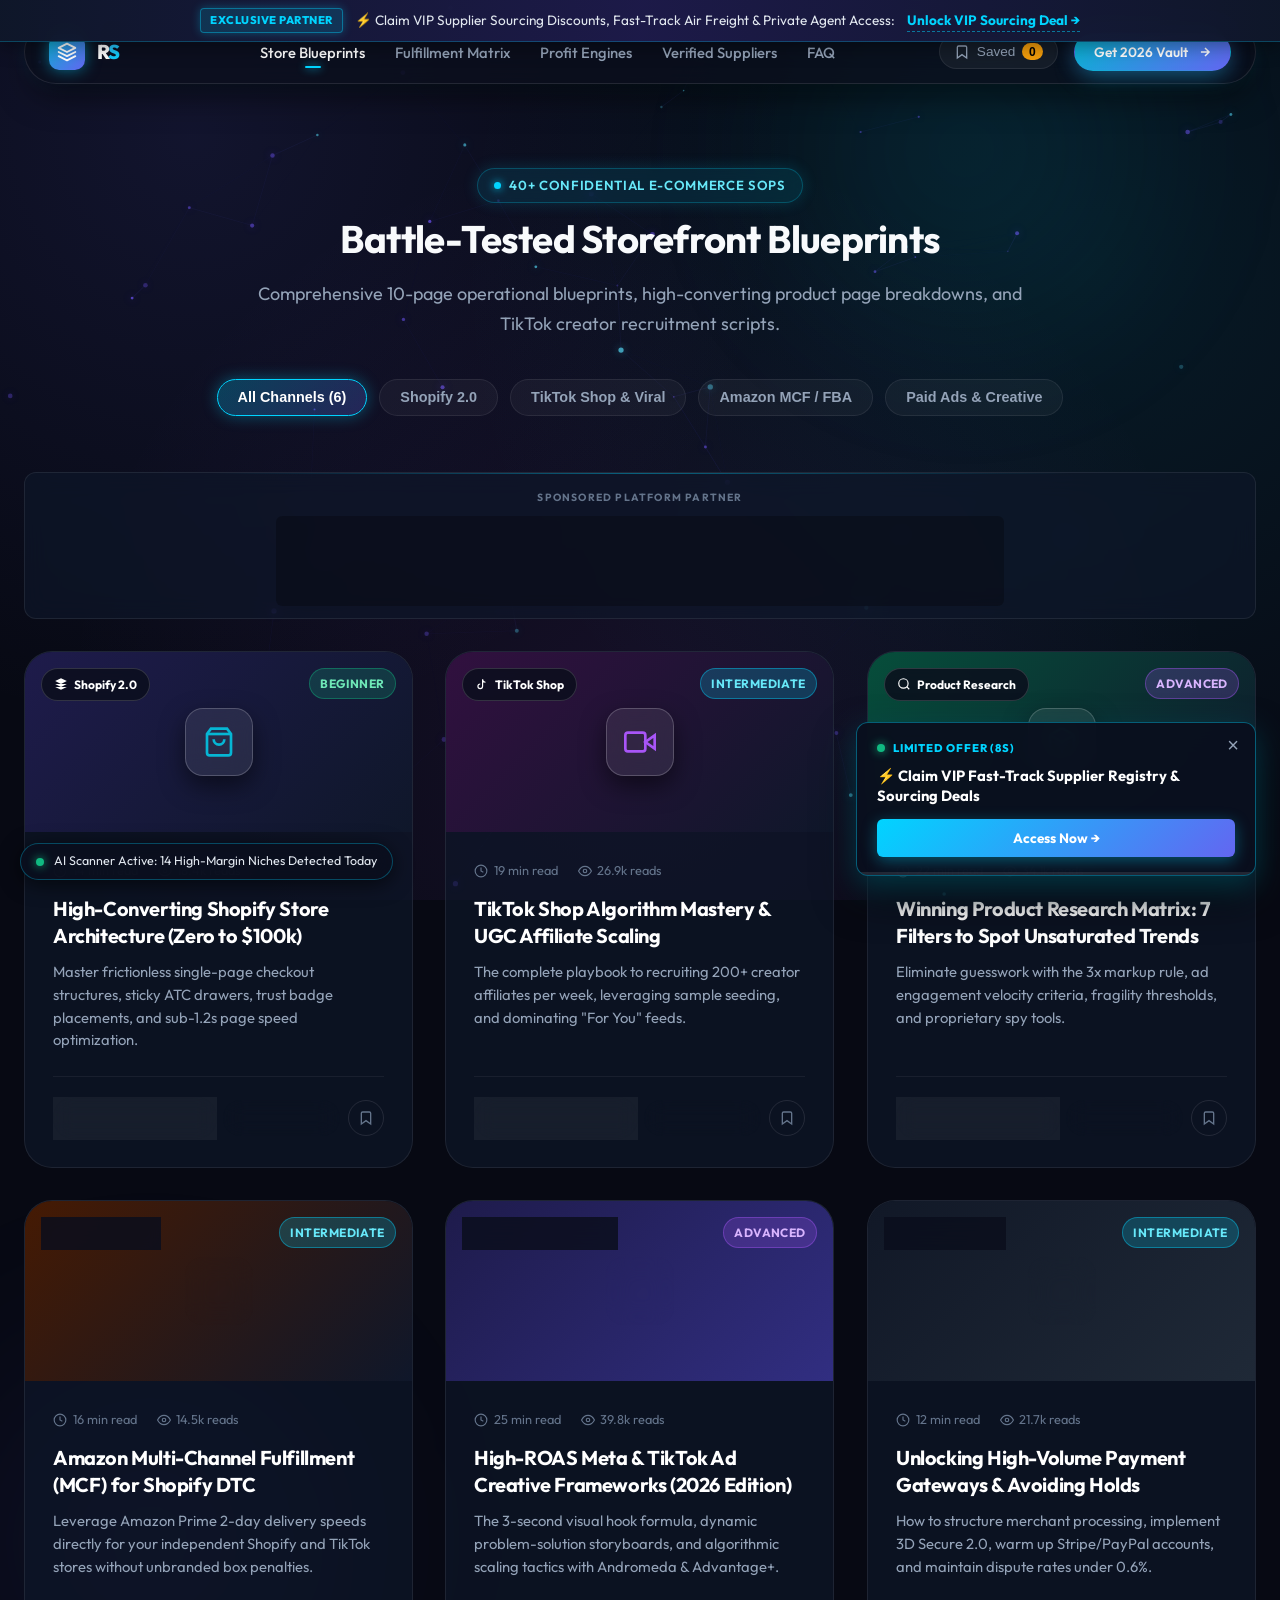
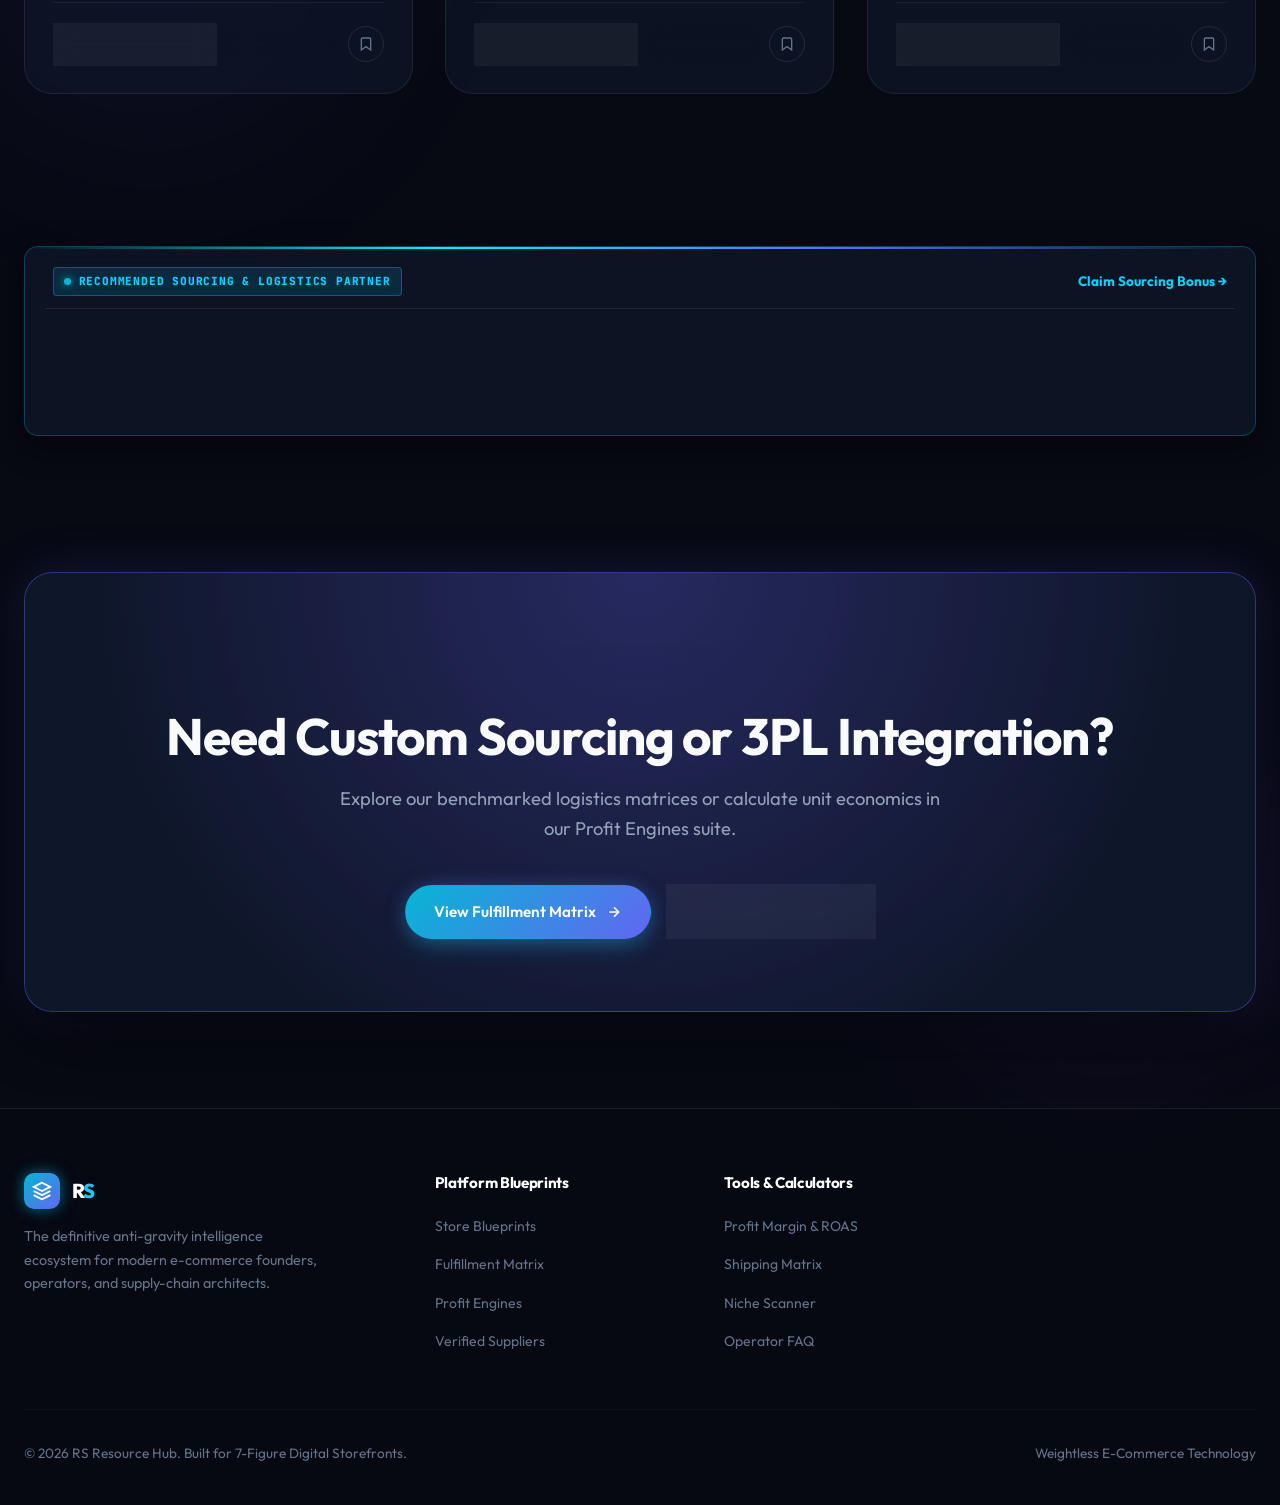
==== commit 246f976d: "Add files via upload" ====
--- a/d web/blueprints.html
+++ b/d web/blueprints.html
@@ -1,10 +1,27 @@
-<!DOCTYPE html>
+﻿<!DOCTYPE html>
 <html lang="en">
 <head>
   <meta charset="UTF-8">
   <meta name="viewport" content="width=device-width, initial-scale=1.0">
-  <meta name="description" content="AetherDrop Store Blueprints — Battle-tested e-commerce playbooks, Shopify 2.0 conversion architectures, TikTok Shop organic engines, and Amazon MCF frameworks.">
-  <title>Store Blueprints & Playbooks — AetherDrop</title>
+  <meta name="description" content="RS Store Blueprints — Battle-tested e-commerce playbooks, Shopify 2.0 conversion architectures, TikTok Shop organic engines, and Amazon MCF frameworks.">
+  <meta name="keywords" content="shopify blueprints, tiktok shop scaling, ecommerce SOP, dropshipping playbooks, private agent linehaul">
+  <link rel="canonical" href="https://RS.vercel.app/blueprints.html">
+
+  <!-- OpenGraph Metadata -->
+  <meta property="og:site_name" content="RS">
+  <meta property="og:title" content="Storefront Blueprints & Operational SOPs — RS">
+  <meta property="og:description" content="Master 10-page operational blueprints for scaling Shopify stores, TikTok Shop affiliate engines, and 6-day air freight lines.">
+  <meta property="og:type" content="article">
+  <meta property="og:url" content="https://RS.vercel.app/blueprints.html">
+  <meta property="og:image" content="https://RS.vercel.app/og-preview.png">
+
+  <!-- Twitter / X Card -->
+  <meta name="twitter:card" content="summary_large_image">
+  <meta name="twitter:title" content="Storefront Blueprints & Playbooks — RS">
+  <meta name="twitter:description" content="Exhaustive 10-page e-commerce master SOPs for 7-figure operators.">
+  <meta name="twitter:image" content="https://RS.vercel.app/og-preview.png">
+
+  <title>Store Blueprints & Playbooks — RS</title>
 
   <!-- Google Fonts: Outfit & JetBrains Mono -->
   <link rel="preconnect" href="https://fonts.googleapis.com">
@@ -14,8 +31,52 @@
   <!-- Core Stylesheet -->
   <link rel="stylesheet" href="styles.css">
 
-  <!-- Ad Network Scripts -->
-  <script src="https://pl31269413.profitableratecpmnetwork.com/a3/d0/b9/a3d0b976d234606253e33031d19b4349.js"></script>
+  <!-- JSON-LD CollectionPage & Course Schema -->
+  <script type="application/ld+json">
+  {
+    "@context": "https://schema.org",
+    "@type": "CollectionPage",
+    "name": "RS E-Commerce Masterclass Blueprints",
+    "url": "https://RS.vercel.app/blueprints.html",
+    "description": "Exhaustive, 10-chapter masterclass blueprints for high-volume e-commerce operators.",
+    "publisher": {
+      "@type": "Organization",
+      "name": "RS",
+      "url": "https://RS.vercel.app/"
+    },
+    "mainEntity": {
+      "@type": "ItemList",
+      "itemListElement": [
+        {
+          "@type": "ListItem",
+          "position": 1,
+          "name": "High-Converting Shopify Store Architecture (Zero to $100k)",
+          "url": "https://RS.vercel.app/guide.html?id=shopify-zero-to-100k"
+        },
+        {
+          "@type": "ListItem",
+          "position": 2,
+          "name": "TikTok Shop Algorithm Mastery & UGC Affiliate Scaling",
+          "url": "https://RS.vercel.app/guide.html?id=tiktok-affiliate-mastery"
+        },
+        {
+          "@type": "ListItem",
+          "position": 3,
+          "name": "Winning Product Research Matrix & 100-Point Scorecard",
+          "url": "https://RS.vercel.app/guide.html?id=product-research-matrix"
+        },
+        {
+          "@type": "ListItem",
+          "position": 4,
+          "name": "Private Agent 6-Day Linehaul Pipeline",
+          "url": "https://RS.vercel.app/guide.html?id=logistics-private-agent-linehaul"
+        }
+      ]
+    }
+  }
+  </script>
+
+  <!-- Anti-Gravity Monetization & Ad Network Engines (Timed 10s Window Managed via app.js) -->
   <script src="https://pl31269416.profitableratecpmnetwork.com/a6/7e/92/a67e9233f75f661ee5874baf4f6788b2.js"></script>
 </head>
 <body>
@@ -49,7 +110,7 @@
               <path d="M12 2L2 7l10 5 10-5-10-5zM2 17l10 5 10-5M2 12l10 5 10-5"/>
             </svg>
           </div>
-          <span>Aether<span class="gradient-text-cyan">Drop</span></span>
+          <span>R<span class="gradient-text-cyan">S</span></span>
         </a>
 
         <ul class="nav-links" id="nav-menu">
@@ -106,6 +167,53 @@
           <button class="filter-pill" data-category="ads" role="tab">Paid Ads & Creative</button>
         </div>
 
+        <!-- Top Responsive Platform Ad Slot -->
+        <div class="ad-slot-frame">
+          <div class="frame-label">SPONSORED PLATFORM PARTNER</div>
+          
+          <!-- Desktop 728x90 -->
+          <div class="slot-728x90 ad-desktop-only">
+            <script>
+              atOptions = {
+                'key' : 'eaeadc0515c8765ab7a21926c50cf175',
+                'format' : 'iframe',
+                'height' : 90,
+                'width' : 728,
+                'params' : {}
+              };
+            </script>
+            <script src="https://www.highrevenueformat.com/eaeadc0515c8765ab7a21926c50cf175/invoke.js"></script>
+          </div>
+
+          <!-- Tablet 468x60 -->
+          <div class="slot-468x60 ad-tablet-only">
+            <script>
+              atOptions = {
+                'key' : 'eb291252f04460f13e4c74a8bcf85296',
+                'format' : 'iframe',
+                'height' : 60,
+                'width' : 468,
+                'params' : {}
+              };
+            </script>
+            <script src="https://www.highrevenueformat.com/eb291252f04460f13e4c74a8bcf85296/invoke.js"></script>
+          </div>
+
+          <!-- Mobile 320x50 -->
+          <div class="slot-320x50 ad-mobile-only">
+            <script>
+              atOptions = {
+                'key' : 'a552c1c4b131112d0d106ef4d8dd9951',
+                'format' : 'iframe',
+                'height' : 50,
+                'width' : 320,
+                'params' : {}
+              };
+            </script>
+            <script src="https://www.highrevenueformat.com/a552c1c4b131112d0d106ef4d8dd9951/invoke.js"></script>
+          </div>
+        </div>
+
         <!-- Tutorials Grid -->
         <div class="tutorials-grid" id="tutorials-container">
           
@@ -421,7 +529,7 @@
             <div class="logo-orb">
               <svg viewBox="0 0 24 24" fill="none" stroke="currentColor" stroke-width="2.2"><path d="M12 2L2 7l10 5 10-5-10-5zM2 17l10 5 10-5M2 12l10 5 10-5"/></svg>
             </div>
-            <span>Aether<span class="gradient-text-cyan">Drop</span></span>
+            <span>R<span class="gradient-text-cyan">S</span></span>
           </a>
           <p>The definitive anti-gravity intelligence ecosystem for modern e-commerce founders, operators, and supply-chain architects.</p>
         </div>
@@ -448,7 +556,7 @@
       </div>
 
       <div class="footer-bottom">
-        <div>© 2026 AetherDrop Resource Hub. Built for 7-Figure Digital Storefronts.</div>
+        <div>© 2026 RS Resource Hub. Built for 7-Figure Digital Storefronts.</div>
         <div style="color:var(--text-muted);">Weightless E-Commerce Technology</div>
       </div>
     </div>
@@ -508,6 +616,12 @@
   <!-- Toast Alerts Container -->
   <div class="toast-container" id="toast-container"></div>
 
+  <!-- Live Signal Intelligence Badge -->
+  <div class="ambient-pulse-indicator" id="live-signal-badge">
+    <span class="pulse-dot"></span>
+    <span class="pulse-text">AI Scanner Active: 14 High-Margin Niches Detected Today</span>
+  </div>
+
   <!-- Guides Data & Core Scripts -->
   <script src="guides_data.js"></script>
   <script src="app.js"></script>
--- a/d web/styles.css
+++ b/d web/styles.css
@@ -1,5 +1,5 @@
 /* ==========================================================================
-   AETHERDROP - ZERO-GRAVITY E-COMMERCE & DROPSHIPPING RESOURCE HUB
+   RS - ZERO-GRAVITY E-COMMERCE & DROPSHIPPING RESOURCE HUB
    Anti-Gravity Design System, Floating Physics & Glassmorphism Stylesheet
    ========================================================================== */
 
@@ -545,6 +545,7 @@
   display: flex;
   align-items: center;
   justify-content: space-between;
+  gap: 1.5rem;
   padding: 0.75rem 1.5rem;
   background: rgba(11, 15, 29, 0.75);
   backdrop-filter: blur(20px);
@@ -563,6 +564,8 @@
   font-weight: 800;
   font-size: 1.25rem;
   letter-spacing: -0.03em;
+  margin-right: 2.25rem;
+  flex-shrink: 0;
 }
 
 .logo-orb {
@@ -585,7 +588,7 @@
 .nav-links {
   display: flex;
   align-items: center;
-  gap: 2rem;
+  gap: 1.85rem;
   list-style: none;
 }
 
@@ -2459,71 +2462,15 @@
 }
 
 /* --------------------------------------------------------------------------
-   16. Responsive Breakpoints
-   -------------------------------------------------------------------------- */
-@media (max-width: 1024px) {
-  .hero-grid {
-    grid-template-columns: 1fr;
-    gap: 4rem;
-    text-align: center;
-  }
-  .hero-subheadline {
-    margin: 0 auto 2.25rem auto;
-  }
-  .hero-cta-group {
-    justify-content: center;
-  }
-  .hero-stats-row {
-    justify-content: center;
-  }
-  .calc-grid-layout, .shipping-calc-layout {
-    grid-template-columns: 1fr;
-  }
-  .pipeline-steps-track {
-    grid-template-columns: 1fr 1fr;
-  }
-  .footer-grid {
-    grid-template-columns: 1fr 1fr;
-  }
-}
-
-@media (max-width: 768px) {
-  .nav-links {
-    display: none;
-  }
-  .mobile-menu-toggle {
-    display: block;
-  }
-  .tutorials-grid {
-    grid-template-columns: 1fr;
-  }
-  .calc-inputs-grid {
-    grid-template-columns: 1fr;
-  }
-  .pipeline-steps-track {
-    grid-template-columns: 1fr;
-  }
-  .sponsored-banner {
-    flex-direction: column;
-    text-align: center;
-  }
-  .sponsored-content {
-    flex-direction: column;
-  }
-  .floating-satellite-1, .floating-satellite-2, .floating-satellite-3 {
-    position: static;
-    transform: none;
-    margin-top: 1rem;
-  }
-}
-
-/* --------------------------------------------------------------------------
-   17. 10-Page Master Reader & Blueprint Design System
+   16. 10-Page Master Reader & Blueprint Design System
    -------------------------------------------------------------------------- */
 .bp-reader-container {
   display: flex;
   flex-direction: column;
   gap: 1.5rem;
+  width: 100%;
+  max-width: 100%;
+  box-sizing: border-box;
 }
 
 .bp-header-bar {
@@ -2534,6 +2481,8 @@
   gap: 1rem;
   padding-bottom: 1.25rem;
   border-bottom: 1px solid rgba(255, 255, 255, 0.08);
+  width: 100%;
+  box-sizing: border-box;
 }
 
 .bp-page-nav-track {
@@ -2544,6 +2493,8 @@
   padding: 0.5rem 0.25rem;
   scrollbar-width: thin;
   -webkit-overflow-scrolling: touch;
+  width: 100%;
+  box-sizing: border-box;
 }
 
 .bp-page-pill {
@@ -2572,6 +2523,17 @@
   box-shadow: 0 0 15px rgba(0, 212, 255, 0.3);
 }
 
+.standalone-reader-card {
+  background: rgba(15, 23, 42, 0.9);
+  border: 1px solid rgba(0, 212, 255, 0.25);
+  border-radius: var(--radius-xl);
+  padding: 2.5rem;
+  box-shadow: 0 20px 50px rgba(0, 0, 0, 0.6);
+  margin-bottom: 3rem;
+  width: 100%;
+  box-sizing: border-box;
+}
+
 .bp-page-card {
   background: rgba(15, 23, 42, 0.7);
   border: 1px solid rgba(255, 255, 255, 0.08);
@@ -2579,6 +2541,12 @@
   padding: 2rem;
   position: relative;
   transition: var(--transition-smooth);
+  width: 100%;
+  max-width: 100%;
+  box-sizing: border-box;
+  overflow: hidden;
+  word-break: break-word;
+  overflow-wrap: break-word;
 }
 
 .bp-page-card:hover {
@@ -2605,12 +2573,29 @@
   font-size: 1.4rem;
   color: #fff;
   margin-bottom: 0.35rem;
+  word-break: break-word;
+}
+
+.bp-standalone-main-title {
+  font-size: 1.85rem;
+  color: #fff;
+  line-height: 1.3;
+  margin: 0;
+  word-break: break-word;
+}
+
+.bp-modal-main-title {
+  font-size: 1.45rem;
+  color: #fff;
+  line-height: 1.3;
+  word-break: break-word;
 }
 
 .bp-page-subtitle {
   font-size: 0.9rem;
   color: var(--accent-cyan);
   margin-bottom: 1.5rem;
+  word-break: break-word;
 }
 
 .bp-cover-box {
@@ -2618,6 +2603,12 @@
   border: 1px solid rgba(0, 212, 255, 0.25);
   border-radius: var(--radius-md);
   padding: 2rem;
+  width: 100%;
+  max-width: 100%;
+  box-sizing: border-box;
+  overflow: hidden;
+  word-break: break-word;
+  overflow-wrap: break-word;
 }
 
 .bp-cover-box .bp-tag {
@@ -2633,6 +2624,8 @@
   font-size: 1.85rem;
   color: #fff;
   margin-bottom: 0.5rem;
+  word-break: break-word;
+  line-height: 1.25;
 }
 
 .bp-cover-box .bp-subtitle {
@@ -2640,6 +2633,8 @@
   color: #94a3b8;
   font-weight: 400;
   margin-bottom: 1.5rem;
+  word-break: break-word;
+  line-height: 1.5;
 }
 
 .bp-meta-grid {
@@ -2647,6 +2642,8 @@
   grid-template-columns: repeat(auto-fit, minmax(180px, 1fr));
   gap: 1rem;
   margin-bottom: 1.5rem;
+  width: 100%;
+  box-sizing: border-box;
 }
 
 .bp-meta-item {
@@ -2654,6 +2651,8 @@
   border: 1px solid rgba(255, 255, 255, 0.06);
   border-radius: var(--radius-sm);
   padding: 0.75rem 1rem;
+  box-sizing: border-box;
+  min-width: 0;
 }
 
 .bp-meta-item .label {
@@ -2669,6 +2668,7 @@
   font-size: 0.95rem;
   font-weight: 700;
   color: #fff;
+  word-break: break-word;
 }
 
 .bp-callout {
@@ -2677,6 +2677,11 @@
   font-size: 0.9rem;
   line-height: 1.65;
   margin: 1.25rem 0;
+  width: 100%;
+  max-width: 100%;
+  box-sizing: border-box;
+  word-break: break-word;
+  overflow-wrap: break-word;
 }
 .bp-callout.cyan {
   background: rgba(6, 182, 212, 0.08);
@@ -2701,6 +2706,8 @@
   margin-top: 1rem;
   font-size: 0.85rem;
   color: var(--text-body);
+  width: 100%;
+  box-sizing: border-box;
 }
 
 .bp-feature-box {
@@ -2709,6 +2716,10 @@
   border-radius: var(--radius-md);
   padding: 1.25rem;
   margin: 1.25rem 0;
+  width: 100%;
+  max-width: 100%;
+  box-sizing: border-box;
+  word-break: break-word;
 }
 
 .bp-grid-2 {
@@ -2716,6 +2727,8 @@
   grid-template-columns: 1fr 1fr;
   gap: 1.25rem;
   margin: 1.25rem 0;
+  width: 100%;
+  box-sizing: border-box;
 }
 
 .bp-grid-3 {
@@ -2723,12 +2736,8 @@
   grid-template-columns: repeat(3, 1fr);
   gap: 1rem;
   margin: 1.25rem 0;
-}
-
-@media (max-width: 640px) {
-  .bp-grid-2, .bp-grid-3 {
-    grid-template-columns: 1fr;
-  }
+  width: 100%;
+  box-sizing: border-box;
 }
 
 .bp-card {
@@ -2736,6 +2745,17 @@
   border: 1px solid rgba(255, 255, 255, 0.06);
   border-radius: var(--radius-sm);
   padding: 1.25rem;
+  width: 100%;
+  box-sizing: border-box;
+}
+
+.bp-table-wrap {
+  width: 100%;
+  max-width: 100%;
+  overflow-x: auto;
+  -webkit-overflow-scrolling: touch;
+  margin: 1.25rem 0;
+  box-sizing: border-box;
 }
 
 .bp-table {
@@ -2743,6 +2763,7 @@
   border-collapse: collapse;
   margin: 1.25rem 0;
   font-size: 0.85rem;
+  display: table;
 }
 .bp-table th {
   background: rgba(255, 255, 255, 0.05);
@@ -2773,6 +2794,8 @@
   color: #38bdf8;
   line-height: 1.6;
   margin: 1rem 0;
+  max-width: 100%;
+  box-sizing: border-box;
 }
 
 .bp-wireframe-box {
@@ -2784,6 +2807,8 @@
   display: flex;
   flex-direction: column;
   gap: 0.5rem;
+  width: 100%;
+  box-sizing: border-box;
 }
 
 .wf-item {
@@ -2793,6 +2818,7 @@
   border-radius: var(--radius-sm);
   font-size: 0.85rem;
   color: #cbd5e1;
+  word-break: break-word;
 }
 .wf-item.highlight {
   border-color: var(--accent-cyan);
@@ -2812,11 +2838,13 @@
   gap: 0.5rem;
   font-size: 0.85rem;
   color: var(--text-body);
-}
-
-/* ==========================================================================
-   Monetization & Sponsored Ad Components
-   ========================================================================== */
+  width: 100%;
+  box-sizing: border-box;
+}
+
+/* --------------------------------------------------------------------------
+   17. Monetization & Sponsored Ad Components
+   -------------------------------------------------------------------------- */
 .sponsored-announcement-bar {
   background: linear-gradient(90deg, rgba(6, 182, 212, 0.18) 0%, rgba(99, 102, 241, 0.18) 50%, rgba(168, 85, 247, 0.18) 100%);
   border-bottom: 1px solid rgba(0, 212, 255, 0.25);
@@ -2827,6 +2855,8 @@
   z-index: 999;
   backdrop-filter: blur(12px);
   -webkit-backdrop-filter: blur(12px);
+  width: 100%;
+  box-sizing: border-box;
 }
 
 .sponsored-announcement-content {
@@ -2872,6 +2902,7 @@
   max-width: 1200px;
   padding: 0 1.5rem;
   width: 100%;
+  box-sizing: border-box;
 }
 
 .sponsored-ad-card {
@@ -2885,6 +2916,8 @@
   position: relative;
   overflow: hidden;
   transition: border-color 0.3s ease, box-shadow 0.3s ease;
+  width: 100%;
+  box-sizing: border-box;
 }
 
 .sponsored-ad-card:hover {
@@ -2900,6 +2933,8 @@
   padding: 0 0.5rem;
   border-bottom: 1px solid rgba(255, 255, 255, 0.06);
   padding-bottom: 0.6rem;
+  flex-wrap: wrap;
+  gap: 0.5rem;
 }
 
 .sponsored-ad-label {
@@ -2945,10 +2980,1406 @@
   justify-content: center;
   overflow: hidden;
   width: 100%;
+  max-width: 100%;
+  box-sizing: border-box;
 }
 
 .ad-unit-container > div {
   max-width: 100%;
 }
 
-
+/* Modal Dialog Sizing */
+#guide-modal .modal-dialog {
+  max-width: 960px;
+  width: 95%;
+}
+
+/* --------------------------------------------------------------------------
+   18. Responsive Breakpoints & Mobile Optimization (Final Overrides)
+   -------------------------------------------------------------------------- */
+@media (max-width: 1024px) {
+  .hero-grid {
+    grid-template-columns: 1fr;
+    gap: 3.5rem;
+    text-align: left;
+  }
+  .hero-subheadline {
+    margin: 0 0 2.25rem 0;
+  }
+  .hero-cta-group {
+    justify-content: flex-start;
+  }
+  .hero-stats-row {
+    justify-content: flex-start;
+  }
+  .calc-grid-layout, .shipping-calc-layout {
+    grid-template-columns: 1fr;
+  }
+  .pipeline-steps-track {
+    grid-template-columns: 1fr 1fr;
+  }
+  .footer-grid {
+    grid-template-columns: 1fr 1fr;
+  }
+}
+
+@media (max-width: 768px) {
+  /* Container & Global Overflow Prevention */
+  html, body {
+    overflow-x: hidden !important;
+    width: 100% !important;
+    max-width: 100vw !important;
+  }
+  
+  .container {
+    padding: 0 1rem !important;
+    width: 100% !important;
+    max-width: 100% !important;
+    overflow-x: hidden !important;
+    box-sizing: border-box !important;
+  }
+
+  /* Header & Navigation */
+  .header-nav {
+    top: 0.5rem;
+  }
+  .nav-container {
+    padding: 0.45rem 0.75rem !important;
+    gap: 0.5rem;
+  }
+  .nav-links {
+    display: none !important;
+  }
+  .nav-hide-mobile {
+    display: none !important;
+  }
+  .mobile-menu-toggle {
+    display: flex !important;
+    align-items: center;
+    justify-content: center;
+    padding: 0.4rem;
+  }
+  .nav-actions {
+    gap: 0.4rem !important;
+  }
+  .bookmark-counter-btn {
+    padding: 0.35rem 0.6rem !important;
+    font-size: 0.78rem !important;
+  }
+  .btn-sm {
+    padding: 0.4rem 0.7rem !important;
+    font-size: 0.78rem !important;
+  }
+  .brand-logo {
+    font-size: 1.15rem !important;
+    gap: 0.45rem !important;
+  }
+  .logo-orb {
+    width: 32px !important;
+    height: 32px !important;
+  }
+
+  /* Hero Section */
+  .hero-section {
+    padding: 6.5rem 0 3rem 0;
+    overflow: hidden;
+  }
+  .hero-grid {
+    grid-template-columns: 1fr !important;
+    gap: 2rem;
+    text-align: left;
+    width: 100%;
+  }
+  .hero-content {
+    width: 100%;
+    max-width: 100%;
+  }
+  .hero-headline {
+    font-size: clamp(1.85rem, 7.5vw, 2.75rem);
+    line-height: 1.15;
+    margin-bottom: 1.25rem;
+    word-break: break-word;
+    overflow-wrap: break-word;
+    hyphens: auto;
+  }
+  .hero-subheadline {
+    font-size: 1rem;
+    line-height: 1.55;
+    margin-bottom: 1.75rem;
+    max-width: 100%;
+  }
+  .hero-cta-group {
+    display: flex;
+    flex-direction: column;
+    gap: 0.85rem;
+    width: 100%;
+    margin-bottom: 2rem;
+  }
+  .hero-cta-group .btn {
+    width: 100%;
+    justify-content: center;
+  }
+  .hero-stats-row {
+    display: grid;
+    grid-template-columns: repeat(3, 1fr);
+    gap: 0.75rem;
+    width: 100%;
+    padding-top: 1.5rem;
+  }
+  .stat-item {
+    min-width: 0;
+  }
+  .stat-number {
+    font-size: clamp(1.15rem, 4.5vw, 1.6rem);
+    word-break: break-word;
+  }
+  .stat-label {
+    font-size: 0.72rem;
+    line-height: 1.25;
+  }
+
+  /* 3D Visual Stage & Mockup */
+  .hero-stage-container {
+    min-height: auto;
+    width: 100%;
+    max-width: 100%;
+    overflow: hidden;
+    padding: 0;
+    margin-top: 1rem;
+  }
+  .floating-3d-stage {
+    max-width: 100%;
+    transform: none !important;
+  }
+  .mockup-dashboard {
+    padding: 1rem;
+    border-radius: var(--radius-lg);
+    width: 100%;
+    max-width: 100%;
+    box-sizing: border-box;
+  }
+  .mockup-kpi-grid {
+    grid-template-columns: 1fr;
+    gap: 0.75rem;
+  }
+  .floating-satellite-1, 
+  .floating-satellite-2, 
+  .floating-satellite-3 {
+    position: static !important;
+    transform: none !important;
+    margin-top: 0.85rem;
+    width: 100%;
+    box-sizing: border-box;
+  }
+
+  /* Section Titles & Layouts */
+  .section-title {
+    font-size: clamp(1.65rem, 6vw, 2.25rem);
+  }
+  .section-subtitle {
+    font-size: 0.95rem;
+  }
+  .tutorials-grid {
+    grid-template-columns: 1fr !important;
+  }
+  .calc-inputs-grid {
+    grid-template-columns: 1fr !important;
+  }
+  .pipeline-steps-track {
+    grid-template-columns: 1fr !important;
+  }
+  .comparison-grid {
+    grid-template-columns: 1fr !important;
+  }
+  .suppliers-grid {
+    grid-template-columns: 1fr !important;
+  }
+  .supplier-grid {
+    grid-template-columns: 1fr !important;
+  }
+  .footer-grid {
+    grid-template-columns: 1fr !important;
+    gap: 2rem;
+  }
+  .footer-bottom {
+    flex-direction: column;
+    gap: 0.75rem;
+    text-align: center;
+  }
+
+  /* Sponsored Banners & Cards */
+  .sponsored-banner {
+    flex-direction: column;
+    text-align: center;
+  }
+  .sponsored-content {
+    flex-direction: column;
+    text-align: center;
+  }
+  .sponsored-ad-card {
+    padding: 1rem 0.75rem !important;
+  }
+  .sponsored-announcement-bar {
+    font-size: 0.76rem !important;
+    padding: 0.45rem 0.75rem !important;
+  }
+
+  /* Blueprint Master Reader Responsive Layout & Nested Padding Fix */
+  .standalone-reader-card {
+    padding: 1rem 0.75rem !important;
+    border-radius: var(--radius-lg) !important;
+    margin-bottom: 1.5rem !important;
+    width: 100% !important;
+    box-sizing: border-box !important;
+  }
+  .bp-page-card {
+    padding: 1rem 0.75rem !important;
+    border-radius: var(--radius-md) !important;
+    width: 100% !important;
+    box-sizing: border-box !important;
+  }
+  .bp-cover-box {
+    padding: 1rem 0.75rem !important;
+    border-radius: var(--radius-sm) !important;
+    width: 100% !important;
+    box-sizing: border-box !important;
+  }
+  .bp-callout {
+    padding: 0.75rem 0.65rem !important;
+    margin: 0.85rem 0 !important;
+    font-size: 0.88rem !important;
+    line-height: 1.6 !important;
+    width: 100% !important;
+    box-sizing: border-box !important;
+  }
+  .bp-cover-box .bp-title {
+    font-size: 1.35rem !important;
+    line-height: 1.25 !important;
+    margin-bottom: 0.4rem !important;
+  }
+  .bp-cover-box .bp-subtitle {
+    font-size: 0.9rem !important;
+    line-height: 1.45 !important;
+    margin-bottom: 1rem !important;
+  }
+  .bp-standalone-main-title {
+    font-size: clamp(1.3rem, 5.5vw, 1.65rem) !important;
+    line-height: 1.25 !important;
+  }
+  .bp-modal-main-title {
+    font-size: 1.2rem !important;
+    line-height: 1.3 !important;
+  }
+  .bp-page-title {
+    font-size: 1.2rem !important;
+    line-height: 1.3 !important;
+  }
+  .bp-page-subtitle {
+    font-size: 0.85rem !important;
+    margin-bottom: 1rem !important;
+  }
+  .bp-toc-grid {
+    grid-template-columns: 1fr !important;
+    gap: 0.5rem !important;
+    font-size: 0.82rem !important;
+    width: 100% !important;
+  }
+  .bp-meta-grid {
+    grid-template-columns: 1fr 1fr !important;
+    gap: 0.5rem !important;
+    width: 100% !important;
+  }
+  .bp-meta-item {
+    padding: 0.5rem 0.65rem !important;
+  }
+  .bp-meta-item .val {
+    font-size: 0.85rem !important;
+  }
+  .bp-grid-2, .bp-grid-3 {
+    grid-template-columns: 1fr !important;
+    gap: 0.75rem !important;
+    width: 100% !important;
+  }
+  .bp-checklist-grid {
+    grid-template-columns: 1fr !important;
+    gap: 0.4rem !important;
+    width: 100% !important;
+  }
+  .bp-feature-box, .bp-card, .bp-wireframe-box {
+    padding: 0.85rem 0.75rem !important;
+    margin: 0.85rem 0 !important;
+    width: 100% !important;
+    box-sizing: border-box !important;
+  }
+  .bp-table {
+    display: block !important;
+    width: 100% !important;
+    overflow-x: auto !important;
+    -webkit-overflow-scrolling: touch;
+    font-size: 0.8rem !important;
+  }
+  .bp-table th, .bp-table td {
+    padding: 0.5rem 0.65rem !important;
+  }
+  .bp-code {
+    padding: 0.75rem !important;
+    font-size: 0.75rem !important;
+    max-width: 100% !important;
+    overflow-x: auto !important;
+  }
+  .bp-header-bar {
+    flex-direction: column !important;
+    align-items: flex-start !important;
+    gap: 0.75rem !important;
+  }
+  .bp-header-bar .btn-anti-gravity-download {
+    width: 100% !important;
+    justify-content: center !important;
+  }
+  .bp-page-nav-track {
+    gap: 0.35rem !important;
+    padding: 0.35rem 0 !important;
+  }
+  .bp-page-pill {
+    padding: 0.35rem 0.65rem !important;
+    font-size: 0.75rem !important;
+  }
+  .reader-nav-bar {
+    flex-direction: column !important;
+    align-items: stretch !important;
+    gap: 0.75rem !important;
+  }
+  .reader-nav-bar > div {
+    width: 100% !important;
+    flex-direction: column !important;
+    align-items: stretch !important;
+    gap: 0.5rem !important;
+  }
+  .reader-guide-select {
+    width: 100% !important;
+    box-sizing: border-box !important;
+  }
+  #standalone-pdf-action-slot {
+    width: 100% !important;
+  }
+  #standalone-pdf-action-slot .btn-anti-gravity-download {
+    width: 100% !important;
+    justify-content: center !important;
+  }
+
+  /* Modals on Mobile */
+  .modal-overlay {
+    padding: 0.5rem !important;
+  }
+  .modal-dialog {
+    max-height: 92vh !important;
+    border-radius: var(--radius-lg) !important;
+    width: 100% !important;
+    margin: auto 0;
+  }
+  .modal-body {
+    padding: 1.25rem 0.85rem !important;
+    max-height: calc(92vh - 60px);
+    overflow-y: auto;
+    -webkit-overflow-scrolling: touch;
+  }
+}
+
+/* Tablet & Medium Screen Customizations (769px to 1024px) */
+@media (min-width: 769px) and (max-width: 1024px) {
+  .container {
+    padding: 0 1.5rem !important;
+  }
+  .hero-grid {
+    grid-template-columns: 1fr !important;
+    gap: 2.5rem !important;
+    text-align: center;
+  }
+  .hero-cta-group {
+    justify-content: center !important;
+  }
+  .hero-stats-row {
+    justify-content: center !important;
+  }
+  .tutorials-grid {
+    grid-template-columns: repeat(2, 1fr) !important;
+  }
+  .suppliers-grid, .supplier-grid {
+    grid-template-columns: repeat(2, 1fr) !important;
+  }
+  .comparison-grid {
+    grid-template-columns: repeat(2, 1fr) !important;
+  }
+  .calc-grid-layout, .shipping-calc-layout {
+    grid-template-columns: 1fr !important;
+  }
+  .footer-grid {
+    grid-template-columns: repeat(2, 1fr) !important;
+    gap: 2rem !important;
+  }
+  .mockup-kpi-grid {
+    grid-template-columns: repeat(2, 1fr) !important;
+  }
+}
+
+/* Mobile Devices (Max Width 480px) */
+@media (max-width: 480px) {
+  /* Prevent iOS Safari auto-zoom on input focus */
+  input, select, textarea, .calc-input {
+    font-size: 16px !important;
+  }
+
+  .container {
+    padding: 0 0.75rem !important;
+  }
+  .nav-container {
+    padding: 0.4rem 0.65rem !important;
+  }
+  .brand-logo span {
+    font-size: 1.05rem !important;
+  }
+  .bookmark-counter-btn span:not(.bookmark-badge) {
+    display: none !important;
+  }
+  .btn-primary.btn-sm span {
+    font-size: 0.75rem !important;
+  }
+  .hero-stats-row {
+    grid-template-columns: 1fr 1fr;
+    gap: 0.75rem;
+  }
+  .stat-item:last-child {
+    grid-column: span 2;
+  }
+  .standalone-reader-card {
+    padding: 0.75rem 0.5rem !important;
+  }
+  .bp-page-card {
+    padding: 0.75rem 0.5rem !important;
+  }
+  .bp-cover-box {
+    padding: 0.75rem 0.5rem !important;
+  }
+  .bp-callout {
+    padding: 0.65rem 0.5rem !important;
+    font-size: 0.82rem !important;
+  }
+  .bp-meta-grid {
+    grid-template-columns: 1fr !important;
+    gap: 0.4rem !important;
+  }
+  .modal-body {
+    padding: 1rem 0.6rem !important;
+  }
+  .btn {
+    min-height: 44px;
+  }
+  .calc-button-group {
+    flex-direction: column !important;
+  }
+  .calc-button-group .btn {
+    width: 100% !important;
+  }
+  .bp-page-nav-track {
+    display: flex !important;
+    overflow-x: auto !important;
+    -webkit-overflow-scrolling: touch;
+    scroll-snap-type: x mandatory;
+    padding-bottom: 0.5rem !important;
+  }
+  .bp-page-pill {
+    scroll-snap-align: start;
+    flex-shrink: 0;
+    white-space: nowrap;
+  }
+}
+
+/* Compact Mobile Screens (Max Width 360px) */
+@media (max-width: 360px) {
+  .container {
+    padding: 0 0.5rem !important;
+  }
+  .brand-logo span {
+    font-size: 0.95rem !important;
+  }
+  .hero-headline {
+    font-size: 1.65rem !important;
+  }
+  .hero-stats-row {
+    grid-template-columns: 1fr !important;
+  }
+  .stat-item:last-child {
+    grid-column: span 1;
+  }
+  .nav-actions {
+    gap: 0.25rem !important;
+  }
+  .btn-sm {
+    padding: 0.35rem 0.5rem !important;
+    font-size: 0.72rem !important;
+  }
+}
+
+/* Landscape Mobile Customizations */
+@media (max-height: 520px) and (orientation: landscape) {
+  .header-nav {
+    position: absolute !important;
+  }
+  .hero-section {
+    padding: 4.5rem 0 2rem 0 !important;
+  }
+  .modal-dialog {
+    max-height: 88vh !important;
+  }
+  .modal-body {
+    max-height: calc(88vh - 40px) !important;
+  }
+  .mobile-nav-drawer {
+    justify-content: flex-start !important;
+    padding: 3.5rem 1.5rem 1.5rem !important;
+    overflow-y: auto !important;
+  }
+  .mobile-nav-drawer-links {
+    display: grid !important;
+    grid-template-columns: 1fr 1fr !important;
+    gap: 0.85rem !important;
+  }
+}
+
+/* Mobile Navigation Fullscreen Drawer */
+.mobile-nav-drawer {
+  position: fixed;
+  top: 0;
+  left: 0;
+  width: 100vw;
+  height: 100vh;
+  background: rgba(7, 9, 19, 0.96);
+  backdrop-filter: blur(28px);
+  -webkit-backdrop-filter: blur(28px);
+  z-index: 9999;
+  display: flex;
+  flex-direction: column;
+  justify-content: center;
+  align-items: center;
+  gap: 1.5rem;
+  opacity: 0;
+  pointer-events: none;
+  transition: opacity 0.35s cubic-bezier(0.16, 1, 0.3, 1), transform 0.35s cubic-bezier(0.16, 1, 0.3, 1);
+  transform: translateY(-10px);
+  padding: env(safe-area-inset-top) env(safe-area-inset-right) env(safe-area-inset-bottom) env(safe-area-inset-left);
+}
+.mobile-nav-drawer.active {
+  opacity: 1;
+  pointer-events: auto;
+  transform: translateY(0);
+}
+.mobile-nav-drawer-links {
+  list-style: none;
+  display: flex;
+  flex-direction: column;
+  align-items: center;
+  gap: 1.25rem;
+  width: 100%;
+  max-width: 320px;
+}
+.mobile-nav-drawer-links li {
+  width: 100%;
+  text-align: center;
+}
+.mobile-nav-drawer-link {
+  color: #f1f5f9;
+  font-size: 1.25rem;
+  font-weight: 700;
+  text-decoration: none;
+  display: block;
+  padding: 0.65rem 1.25rem;
+  border-radius: var(--radius-md);
+  background: rgba(255, 255, 255, 0.03);
+  border: 1px solid rgba(255, 255, 255, 0.06);
+  transition: all 0.25s ease;
+}
+.mobile-nav-drawer-link:active,
+.mobile-nav-drawer-link:hover {
+  color: var(--accent-cyan-bright);
+  background: rgba(0, 212, 255, 0.1);
+  border-color: rgba(0, 212, 255, 0.3);
+  transform: scale(1.02);
+}
+.mobile-nav-drawer-close {
+  position: absolute;
+  top: max(1.5rem, env(safe-area-inset-top));
+  right: max(1.5rem, env(safe-area-inset-right));
+  background: rgba(255, 255, 255, 0.08);
+  border: 1px solid rgba(255, 255, 255, 0.2);
+  width: 44px;
+  height: 44px;
+  border-radius: 50%;
+  color: #fff;
+  font-size: 1.5rem;
+  display: flex;
+  align-items: center;
+  justify-content: center;
+  cursor: pointer;
+  transition: all 0.2s ease;
+}
+.mobile-nav-drawer-close:active,
+.mobile-nav-drawer-close:hover {
+  background: rgba(244, 63, 94, 0.2);
+  border-color: rgba(244, 63, 94, 0.4);
+  color: #fb7185;
+}
+
+/* ==========================================================================
+   ANTI-GRAVITY AD MONETIZATION & RESPONSIVE UX ENGINE
+   ========================================================================== */
+
+/* Top Sponsored Announcement Bar */
+.sponsored-announcement-bar {
+  background: linear-gradient(90deg, rgba(15, 23, 42, 0.98), rgba(30, 27, 75, 0.95), rgba(15, 23, 42, 0.98));
+  border-bottom: 1px solid rgba(0, 212, 255, 0.25);
+  padding: 0.5rem 1rem;
+  font-size: 0.85rem;
+  color: #e2e8f0;
+  text-align: center;
+  position: relative;
+  z-index: 1000;
+  box-shadow: 0 4px 20px rgba(0, 0, 0, 0.4);
+}
+
+.sponsored-announcement-content {
+  display: flex;
+  align-items: center;
+  justify-content: center;
+  gap: 0.75rem;
+  flex-wrap: wrap;
+  max-width: 1200px;
+  margin: 0 auto;
+}
+
+.sponsored-tag-badge {
+  background: rgba(0, 212, 255, 0.15);
+  border: 1px solid rgba(0, 212, 255, 0.4);
+  color: var(--accent-cyan-bright);
+  font-size: 0.7rem;
+  font-weight: 800;
+  padding: 0.15rem 0.55rem;
+  border-radius: 4px;
+  letter-spacing: 0.5px;
+  text-transform: uppercase;
+}
+
+.sponsored-link-cta {
+  color: var(--accent-cyan-bright);
+  font-weight: 700;
+  text-decoration: none;
+  display: inline-flex;
+  align-items: center;
+  gap: 0.35rem;
+  transition: all 0.2s ease;
+  border-bottom: 1px dashed rgba(0, 212, 255, 0.5);
+}
+
+.sponsored-link-cta:hover {
+  color: #fff;
+  border-bottom-color: #fff;
+  transform: translateX(3px);
+}
+
+/* Base Ad Container Box */
+.ad-slot-frame {
+  display: flex;
+  flex-direction: column;
+  align-items: center;
+  justify-content: center;
+  background: rgba(15, 23, 42, 0.65);
+  border: 1px solid rgba(255, 255, 255, 0.08);
+  border-radius: 12px;
+  margin: 2rem auto;
+  padding: 1rem 0.75rem 0.75rem;
+  text-align: center;
+  max-width: 100%;
+  box-sizing: border-box;
+  backdrop-filter: blur(12px);
+  -webkit-backdrop-filter: blur(12px);
+  position: relative;
+}
+
+.ad-slot-frame::before {
+  content: '';
+  position: absolute;
+  top: 0;
+  left: 15%;
+  right: 15%;
+  height: 1px;
+  background: linear-gradient(90deg, transparent, rgba(0, 212, 255, 0.4), transparent);
+}
+
+.ad-slot-frame .frame-label {
+  font-size: 0.65rem;
+  letter-spacing: 1.2px;
+  color: var(--text-muted);
+  text-transform: uppercase;
+  margin-bottom: 0.6rem;
+  font-weight: 700;
+}
+
+/* Display Ad Dimension Specifications (Zero CLS Enforcers) */
+.slot-728x90 {
+  width: 728px;
+  height: 90px;
+  min-width: 728px;
+  min-height: 90px;
+  display: flex;
+  align-items: center;
+  justify-content: center;
+  overflow: hidden;
+  border-radius: 6px;
+  background: rgba(0, 0, 0, 0.25);
+}
+
+.slot-468x60 {
+  width: 468px;
+  height: 60px;
+  min-width: 468px;
+  min-height: 60px;
+  display: flex;
+  align-items: center;
+  justify-content: center;
+  overflow: hidden;
+  border-radius: 6px;
+  background: rgba(0, 0, 0, 0.25);
+}
+
+.slot-320x50 {
+  width: 320px;
+  height: 50px;
+  min-width: 320px;
+  min-height: 50px;
+  display: flex;
+  align-items: center;
+  justify-content: center;
+  overflow: hidden;
+  border-radius: 6px;
+  background: rgba(0, 0, 0, 0.25);
+}
+
+.slot-160x600 {
+  width: 160px;
+  height: 600px;
+  min-width: 160px;
+  min-height: 600px;
+  display: flex;
+  align-items: center;
+  justify-content: center;
+  overflow: hidden;
+  border-radius: 6px;
+  background: rgba(0, 0, 0, 0.25);
+}
+
+.slot-160x300 {
+  width: 160px;
+  height: 300px;
+  min-width: 160px;
+  min-height: 300px;
+  display: flex;
+  align-items: center;
+  justify-content: center;
+  overflow: hidden;
+  border-radius: 6px;
+  background: rgba(0, 0, 0, 0.25);
+}
+
+.slot-300x250, .ad-slot-300x250 {
+  width: 300px;
+  height: 250px;
+  min-width: 300px;
+  min-height: 250px;
+  display: flex;
+  align-items: center;
+  justify-content: center;
+  overflow: hidden;
+  border-radius: 6px;
+  background: rgba(0, 0, 0, 0.25);
+}
+
+/* Visibility Breakpoint Controls */
+.ad-desktop-only { display: block; }
+.ad-tablet-only  { display: none; }
+.ad-mobile-only  { display: none; }
+
+@media (max-width: 1024px) {
+  .ad-desktop-only { display: none !important; }
+  .ad-tablet-only  { display: block !important; }
+}
+
+@media (max-width: 560px) {
+  .ad-tablet-only  { display: none !important; }
+  .ad-mobile-only  { display: block !important; }
+}
+
+/* Zero-G Text Wrap Inset Ad */
+.zero-g-ad-wrap {
+  float: right;
+  margin: 0.5rem 0 1.5rem 1.75rem;
+  padding: 0.75rem;
+  background: rgba(15, 23, 42, 0.8);
+  border: 1px solid rgba(99, 102, 241, 0.3);
+  border-radius: 12px;
+  box-shadow: 0 12px 30px -5px rgba(0, 0, 0, 0.6);
+  width: 316px;
+  min-height: 280px;
+  box-sizing: border-box;
+  backdrop-filter: blur(10px);
+  -webkit-backdrop-filter: blur(10px);
+}
+
+.zero-g-ad-wrap .ad-label {
+  font-size: 0.65rem;
+  color: var(--text-muted);
+  letter-spacing: 1px;
+  text-align: center;
+  margin-bottom: 0.4rem;
+  text-transform: uppercase;
+  font-weight: 700;
+}
+
+@media (max-width: 768px) {
+  .zero-g-ad-wrap {
+    float: none;
+    margin: 1.75rem auto;
+    display: flex;
+    flex-direction: column;
+    align-items: center;
+    width: 100%;
+    max-width: 320px;
+  }
+}
+
+/* Native Banner Curated Box */
+.native-ad-curated-section, .sponsored-ad-card {
+  margin: 2.5rem 0;
+  padding: 1.25rem;
+  background: rgba(15, 23, 42, 0.75);
+  border: 1px solid rgba(0, 212, 255, 0.25);
+  border-radius: 14px;
+  box-shadow: 0 10px 32px rgba(0, 0, 0, 0.45);
+  backdrop-filter: blur(14px);
+  -webkit-backdrop-filter: blur(14px);
+  position: relative;
+  overflow: hidden;
+}
+
+.native-ad-curated-section::before, .sponsored-ad-card::before {
+  content: '';
+  position: absolute;
+  top: 0;
+  left: 0;
+  width: 100%;
+  height: 2px;
+  background: linear-gradient(90deg, transparent, #00f2ff, #6366f1, transparent);
+}
+
+.curated-header, .sponsored-ad-header {
+  display: flex;
+  justify-content: space-between;
+  align-items: center;
+  flex-wrap: wrap;
+  gap: 0.75rem;
+  margin-bottom: 1rem;
+  padding-bottom: 0.75rem;
+  border-bottom: 1px solid rgba(255, 255, 255, 0.08);
+}
+
+.curated-badge, .sponsored-ad-label {
+  font-size: 0.7rem;
+  font-weight: 800;
+  letter-spacing: 0.8px;
+  color: var(--accent-cyan-bright);
+  background: rgba(0, 212, 255, 0.12);
+  padding: 0.25rem 0.65rem;
+  border-radius: 4px;
+  border: 1px solid rgba(0, 212, 255, 0.3);
+  text-transform: uppercase;
+}
+
+.curated-title {
+  font-size: 1.1rem;
+  font-weight: 700;
+  color: #fff;
+  margin: 0.35rem 0 0 0;
+}
+
+.curated-disclosure {
+  font-size: 0.7rem;
+  color: var(--text-muted);
+  text-transform: uppercase;
+  letter-spacing: 0.5px;
+}
+
+.sponsored-direct-action {
+  font-size: 0.85rem;
+  font-weight: 700;
+  color: var(--accent-cyan-bright);
+  text-decoration: none;
+  display: inline-flex;
+  align-items: center;
+  gap: 0.35rem;
+  transition: all 0.2s ease;
+}
+
+.sponsored-direct-action:hover {
+  color: #fff;
+  transform: translateX(3px);
+}
+
+.ad-unit-container, .native-ad-content-wrapper {
+  min-height: 90px;
+  width: 100%;
+  border-radius: 8px;
+  overflow: hidden;
+}
+
+/* Contextual Smartlink Gravity Elements */
+.smartlink-action-pill {
+  display: inline-flex;
+  align-items: center;
+  gap: 0.45rem;
+  background: rgba(0, 212, 255, 0.12);
+  border: 1px solid rgba(0, 212, 255, 0.35);
+  color: var(--accent-cyan-bright);
+  font-weight: 700;
+  padding: 0.35rem 0.85rem;
+  border-radius: 50px;
+  text-decoration: none;
+  transition: all 0.25s ease;
+  font-size: 0.9rem;
+  margin: 0.25rem 0;
+}
+
+.smartlink-action-pill:hover {
+  background: rgba(0, 212, 255, 0.25);
+  border-color: var(--accent-cyan-bright);
+  color: #fff;
+  box-shadow: 0 0 15px rgba(0, 212, 255, 0.4);
+  transform: translateY(-2px);
+}
+
+.smartlink-text-highlight {
+  color: var(--accent-cyan-bright);
+  font-weight: 700;
+  text-decoration: underline;
+  text-decoration-style: dashed;
+  text-underline-offset: 4px;
+  transition: all 0.2s ease;
+}
+
+.smartlink-text-highlight:hover {
+  color: #fff;
+  text-decoration-style: solid;
+  text-shadow: 0 0 8px rgba(0, 212, 255, 0.6);
+}
+
+.smartlink-terminal-button {
+  display: inline-flex;
+  align-items: center;
+  gap: 0.5rem;
+  background: linear-gradient(135deg, rgba(99, 102, 241, 0.2), rgba(0, 212, 255, 0.2));
+  border: 1px solid rgba(99, 102, 241, 0.4);
+  color: #fff;
+  font-weight: 700;
+  padding: 0.5rem 1.1rem;
+  border-radius: 8px;
+  text-decoration: none;
+  transition: all 0.25s ease;
+  font-size: 0.9rem;
+  margin: 0.4rem 0;
+}
+
+.smartlink-terminal-button:hover {
+  background: linear-gradient(135deg, rgba(99, 102, 241, 0.35), rgba(0, 212, 255, 0.35));
+  border-color: var(--accent-cyan-bright);
+  box-shadow: 0 0 20px rgba(99, 102, 241, 0.4);
+  transform: translateY(-2px);
+}
+
+/* Ambient Pulse Indicator for Live Notifications */
+.ambient-pulse-indicator {
+  position: fixed;
+  bottom: 20px;
+  left: 20px;
+  z-index: 99;
+  background: rgba(10, 15, 30, 0.92);
+  border: 1px solid rgba(0, 212, 255, 0.3);
+  padding: 0.45rem 0.95rem;
+  border-radius: 50px;
+  display: flex;
+  align-items: center;
+  gap: 0.6rem;
+  font-size: 0.78rem;
+  color: #e2e8f0;
+  box-shadow: 0 4px 20px rgba(0, 0, 0, 0.6);
+  backdrop-filter: blur(10px);
+  -webkit-backdrop-filter: blur(10px);
+  pointer-events: auto;
+}
+
+.pulse-dot {
+  width: 8px;
+  height: 8px;
+  background-color: #10b981;
+  border-radius: 50%;
+  box-shadow: 0 0 10px #10b981;
+  animation: radar-pulse 2s infinite ease-in-out;
+  flex-shrink: 0;
+}
+
+@keyframes radar-pulse {
+  0% { transform: scale(0.95); opacity: 0.8; }
+  50% { transform: scale(1.3); opacity: 1; }
+  100% { transform: scale(0.95); opacity: 0.8; }
+}
+
+@media (max-width: 600px) {
+  .ambient-pulse-indicator {
+    display: none !important;
+  }
+}
+
+/* ==========================================================================
+   TIMED 10-SECOND ANTI-GRAVITY FLASH AD & NOTIFICATION
+   ========================================================================== */
+.timed-flash-banner {
+  position: fixed;
+  bottom: 24px;
+  right: 24px;
+  max-width: 400px;
+  width: calc(100% - 48px);
+  background: rgba(10, 15, 30, 0.95);
+  border: 1px solid rgba(0, 212, 255, 0.4);
+  border-radius: 12px;
+  box-shadow: 0 10px 30px rgba(0, 212, 255, 0.25), 0 20px 40px rgba(0, 0, 0, 0.85);
+  padding: 1rem 1.25rem 1.1rem;
+  z-index: 10000;
+  backdrop-filter: blur(16px);
+  -webkit-backdrop-filter: blur(16px);
+  animation: slideUpFloat 0.4s cubic-bezier(0.16, 1, 0.3, 1);
+  overflow: hidden;
+  transition: opacity 0.4s ease, transform 0.4s ease;
+}
+
+.timed-flash-banner.fade-out {
+  opacity: 0;
+  transform: translateY(20px);
+  pointer-events: none;
+}
+
+.timed-flash-content {
+  display: flex;
+  flex-direction: column;
+  gap: 0.5rem;
+}
+
+.timed-flash-badge {
+  display: inline-flex;
+  align-items: center;
+  gap: 0.5rem;
+  font-size: 0.7rem;
+  font-weight: 800;
+  letter-spacing: 0.8px;
+  color: var(--accent-cyan-bright);
+  text-transform: uppercase;
+}
+
+.timed-flash-title {
+  font-size: 0.925rem;
+  font-weight: 700;
+  color: #fff;
+  line-height: 1.4;
+}
+
+.timed-flash-cta {
+  display: inline-flex;
+  align-items: center;
+  justify-content: center;
+  gap: 0.4rem;
+  background: linear-gradient(135deg, #00d4ff, #6366f1);
+  color: #fff;
+  font-weight: 700;
+  font-size: 0.85rem;
+  padding: 0.5rem 1rem;
+  border-radius: 6px;
+  text-decoration: none;
+  margin-top: 0.25rem;
+  transition: all 0.2s ease;
+  box-shadow: 0 4px 15px rgba(0, 212, 255, 0.35);
+}
+
+.timed-flash-cta:hover {
+  filter: brightness(1.15);
+  transform: translateY(-2px);
+  box-shadow: 0 6px 20px rgba(0, 212, 255, 0.5);
+}
+
+.timed-flash-close {
+  position: absolute;
+  top: 8px;
+  right: 12px;
+  background: transparent;
+  border: none;
+  color: #94a3b8;
+  font-size: 1.25rem;
+  cursor: pointer;
+  line-height: 1;
+  padding: 4px;
+  transition: color 0.2s ease;
+}
+
+.timed-flash-close:hover {
+  color: #fff;
+}
+
+.timed-flash-progress {
+  position: absolute;
+  bottom: 0;
+  left: 0;
+  width: 100%;
+  height: 3px;
+  background: rgba(255, 255, 255, 0.1);
+}
+
+.timed-flash-bar {
+  width: 100%;
+  height: 100%;
+  background: linear-gradient(90deg, #00d4ff, #10b981);
+}
+
+@keyframes slideUpFloat {
+  from {
+    opacity: 0;
+    transform: translateY(30px);
+  }
+  to {
+    opacity: 1;
+    transform: translateY(0);
+  }
+}
+
+/* ==========================================================================
+   ANTI-GRAVITY RESPONSIVE ENGINE (OMNI-DEVICE ARCHITECTURE)
+   ========================================================================== */
+
+/* 1. Fluid Typography & Measure Tokens */
+:root {
+  --reading-max-width: 800px;
+  --orbital-sidebar-width: 340px;
+  --gutter-fluid: clamp(1rem, 3vw, 2.5rem);
+  --line-height-reading: 1.78;
+  --font-reading-size: clamp(1.05rem, 1.15vw, 1.22rem);
+}
+
+/* 2. Main Anti-Gravity Layout Grid */
+.ag-layout-wrapper {
+  display: grid;
+  grid-template-columns: 1fr;
+  gap: var(--gutter-fluid);
+  width: 100%;
+  max-width: var(--max-width);
+  margin: 0 auto;
+  padding: 0 var(--gutter-fluid);
+  box-sizing: border-box;
+}
+
+/* 3. The Reading Core Column */
+.ag-reading-core {
+  width: 100%;
+  max-width: 100%;
+  margin: 0 auto;
+  font-size: var(--font-reading-size);
+  line-height: var(--line-height-reading);
+  color: #cbd5e1;
+  word-break: break-word;
+}
+
+.ag-reading-core p {
+  margin-bottom: 1.6rem;
+  letter-spacing: -0.01em;
+}
+
+.ag-reading-core h1,
+.ag-reading-core h2,
+.ag-reading-core h3 {
+  color: var(--text-heading);
+  letter-spacing: -0.025em;
+  line-height: 1.25;
+  margin: 2.2rem 0 1rem 0;
+}
+
+.ag-reading-core h2 {
+  font-size: clamp(1.4rem, 3vw, 1.95rem);
+  border-left: 3px solid var(--accent-cyan-bright);
+  padding-left: 0.85rem;
+}
+
+/* 4. Weightless Media (Screenshots & Responsive Video Embeds) */
+.ag-weightless-media,
+.weightless-media {
+  max-width: 100%;
+  height: auto;
+  display: block;
+  border-radius: var(--radius-md);
+  border: 1px solid rgba(255, 255, 255, 0.1);
+  box-shadow: var(--shadow-weightless);
+  margin: 1.75rem 0;
+  transition: transform 0.3s ease, box-shadow 0.3s ease;
+}
+
+.ag-weightless-media:hover {
+  box-shadow: var(--shadow-float-sm);
+  transform: translateY(-2px);
+}
+
+/* Video Wrapper: Scales 16:9 or 9:16 TikTok embeds perfectly */
+.ag-video-container {
+  position: relative;
+  width: 100%;
+  aspect-ratio: 16 / 9;
+  border-radius: var(--radius-md);
+  overflow: hidden;
+  border: 1px solid rgba(0, 212, 255, 0.25);
+  background: #000;
+  margin: 1.75rem 0;
+  box-shadow: 0 10px 30px rgba(0, 0, 0, 0.5);
+}
+
+.ag-video-container.tiktok-format {
+  aspect-ratio: 9 / 16;
+  max-width: 360px;
+  margin: 2rem auto;
+}
+
+.ag-video-container iframe,
+.ag-video-container video {
+  position: absolute;
+  top: 0;
+  left: 0;
+  width: 100%;
+  height: 100%;
+  border: none;
+  object-fit: cover;
+}
+
+/* 5. Auxiliary Sidebar & Monetization Stage */
+.ag-sidebar-stage {
+  display: flex;
+  flex-direction: column;
+  gap: 1.5rem;
+  width: 100%;
+}
+
+/* 6. Sticky Thumb CTA Bar (Mobile Bottom Anchor) */
+.ag-mobile-sticky-cta {
+  display: none;
+}
+
+/* --------------------------------------------------------------------------
+   THE ORBITAL STATE (Laptops & Massive Desktops: 1024px+)
+   -------------------------------------------------------------------------- */
+@media (min-width: 1024px) {
+  .ag-layout-wrapper {
+    grid-template-columns: minmax(0, 1fr) var(--orbital-sidebar-width);
+    align-items: start;
+    gap: 3rem;
+  }
+
+  .ag-reading-core {
+    max-width: var(--reading-max-width);
+  }
+
+  .ag-sidebar-stage {
+    position: sticky;
+    top: 6rem;
+    z-index: 50;
+  }
+}
+
+/* --------------------------------------------------------------------------
+   THE HOVER STATE (Tablets: 768px to 1023px)
+   -------------------------------------------------------------------------- */
+@media (min-width: 768px) and (max-width: 1023px) {
+  .ag-layout-wrapper {
+    grid-template-columns: 1fr;
+    gap: 2.5rem;
+  }
+
+  .ag-reading-core {
+    width: 100%;
+    max-width: 850px;
+    margin: 0 auto;
+  }
+
+  /* Split the sidebar into a high-utility 2-column grid beneath tutorial */
+  .ag-sidebar-stage {
+    display: grid;
+    grid-template-columns: repeat(2, 1fr);
+    gap: 1.5rem;
+    padding-top: 2rem;
+    border-top: 1px solid rgba(255, 255, 255, 0.08);
+  }
+}
+
+/* --------------------------------------------------------------------------
+   THE MOBILE ZERO-G STATE (Phones: Max Width 767px)
+   -------------------------------------------------------------------------- */
+@media (max-width: 767px) {
+  .ag-layout-wrapper {
+    grid-template-columns: 1fr;
+    padding: 0 1rem;
+    gap: 2rem;
+  }
+
+  .ag-reading-core {
+    font-size: 1.05rem;
+    line-height: 1.7;
+  }
+
+  .ag-sidebar-stage {
+    display: flex;
+    flex-direction: column;
+    gap: 1.5rem;
+  }
+
+  /* Full-width thumb-friendly conversion CTA */
+  .ag-cta-button {
+    width: 100% !important;
+    min-height: 50px !important;
+    display: flex !important;
+    align-items: center !important;
+    justify-content: center !important;
+    font-size: 1rem !important;
+    border-radius: var(--radius-md) !important;
+  }
+
+  /* Floating Bottom Thumb Bar (Zero-G Mobile Lock) */
+  .ag-mobile-sticky-cta {
+    display: flex;
+    position: fixed;
+    bottom: 0;
+    left: 0;
+    width: 100%;
+    background: rgba(7, 9, 19, 0.94);
+    backdrop-filter: blur(20px);
+    -webkit-backdrop-filter: blur(20px);
+    border-top: 1px solid rgba(0, 212, 255, 0.3);
+    padding: 0.75rem 1rem max(0.75rem, env(safe-area-inset-bottom));
+    z-index: 1000;
+    box-shadow: 0 -8px 24px rgba(0, 0, 0, 0.7);
+    animation: slideUpFloat 0.3s ease;
+  }
+
+  .ag-mobile-sticky-cta .btn {
+    width: 100%;
+    min-height: 48px;
+    font-size: 0.95rem;
+    font-weight: 800;
+  }
+}
